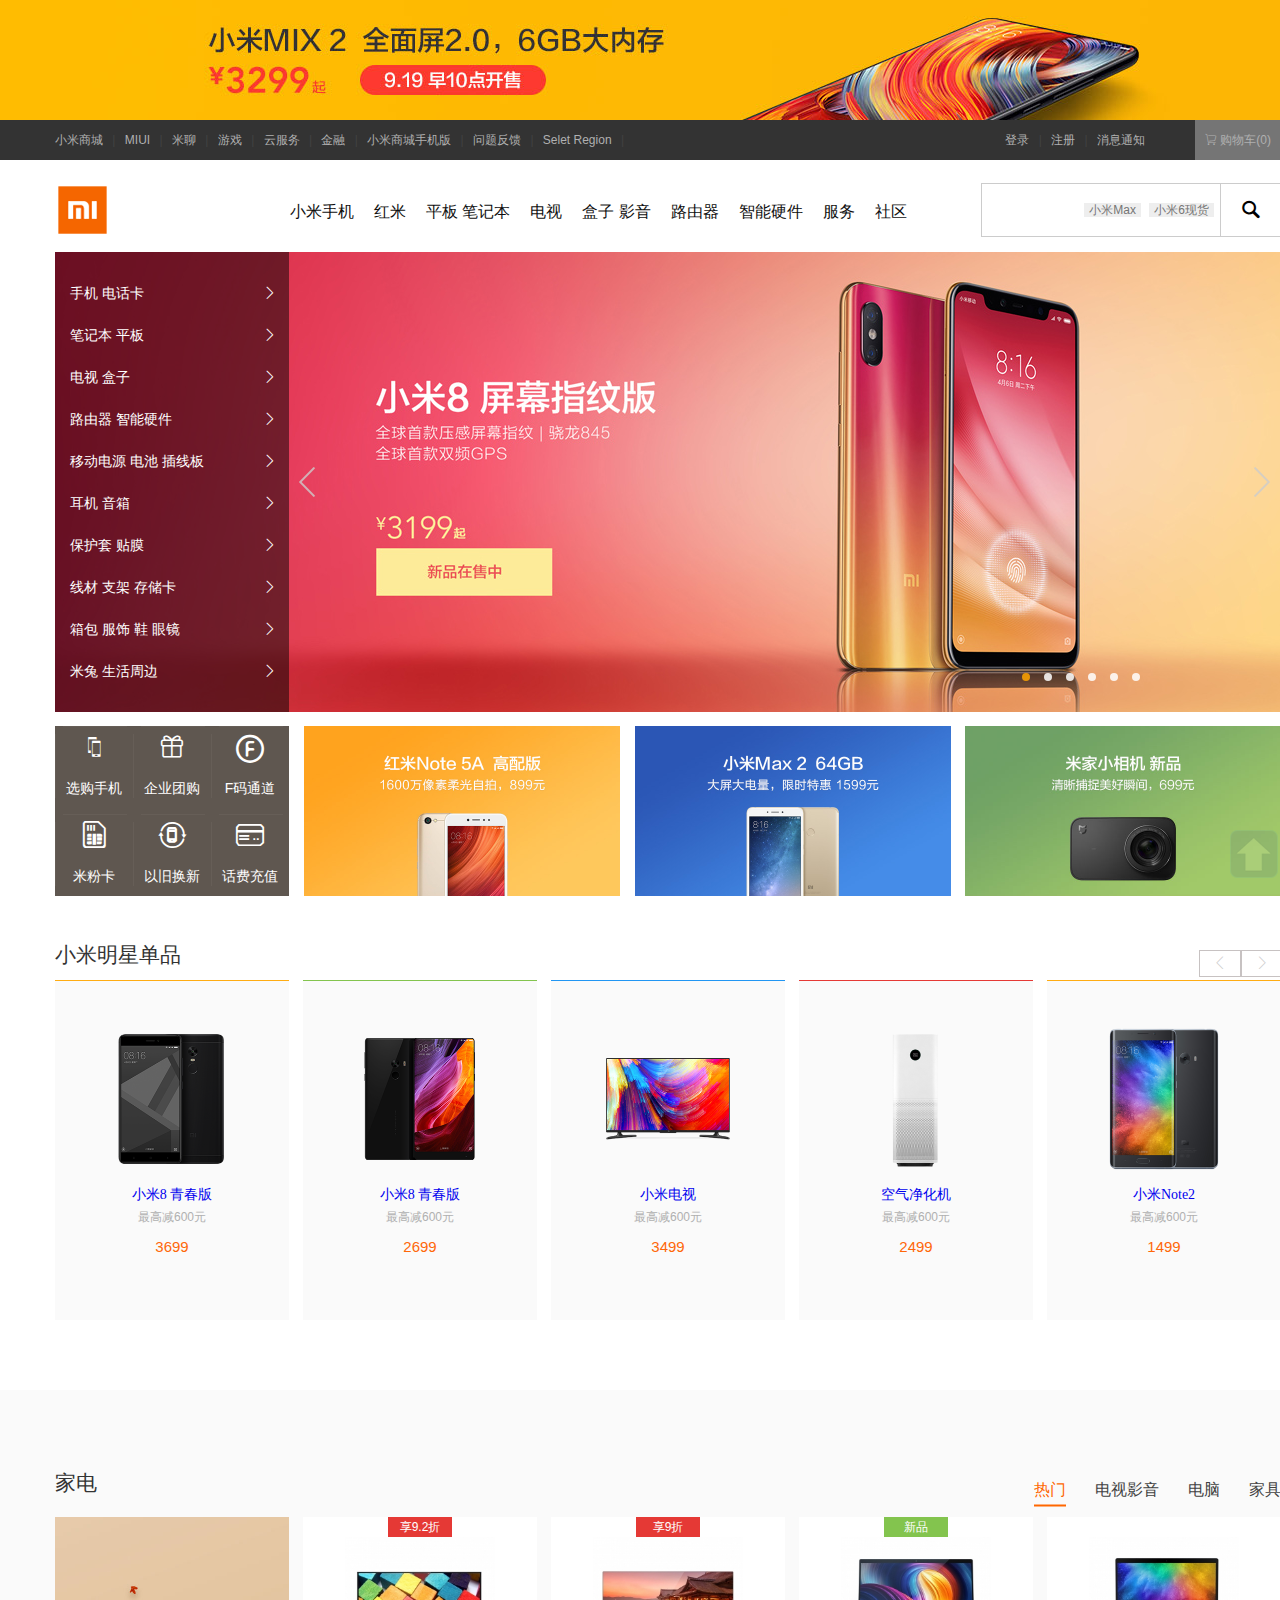
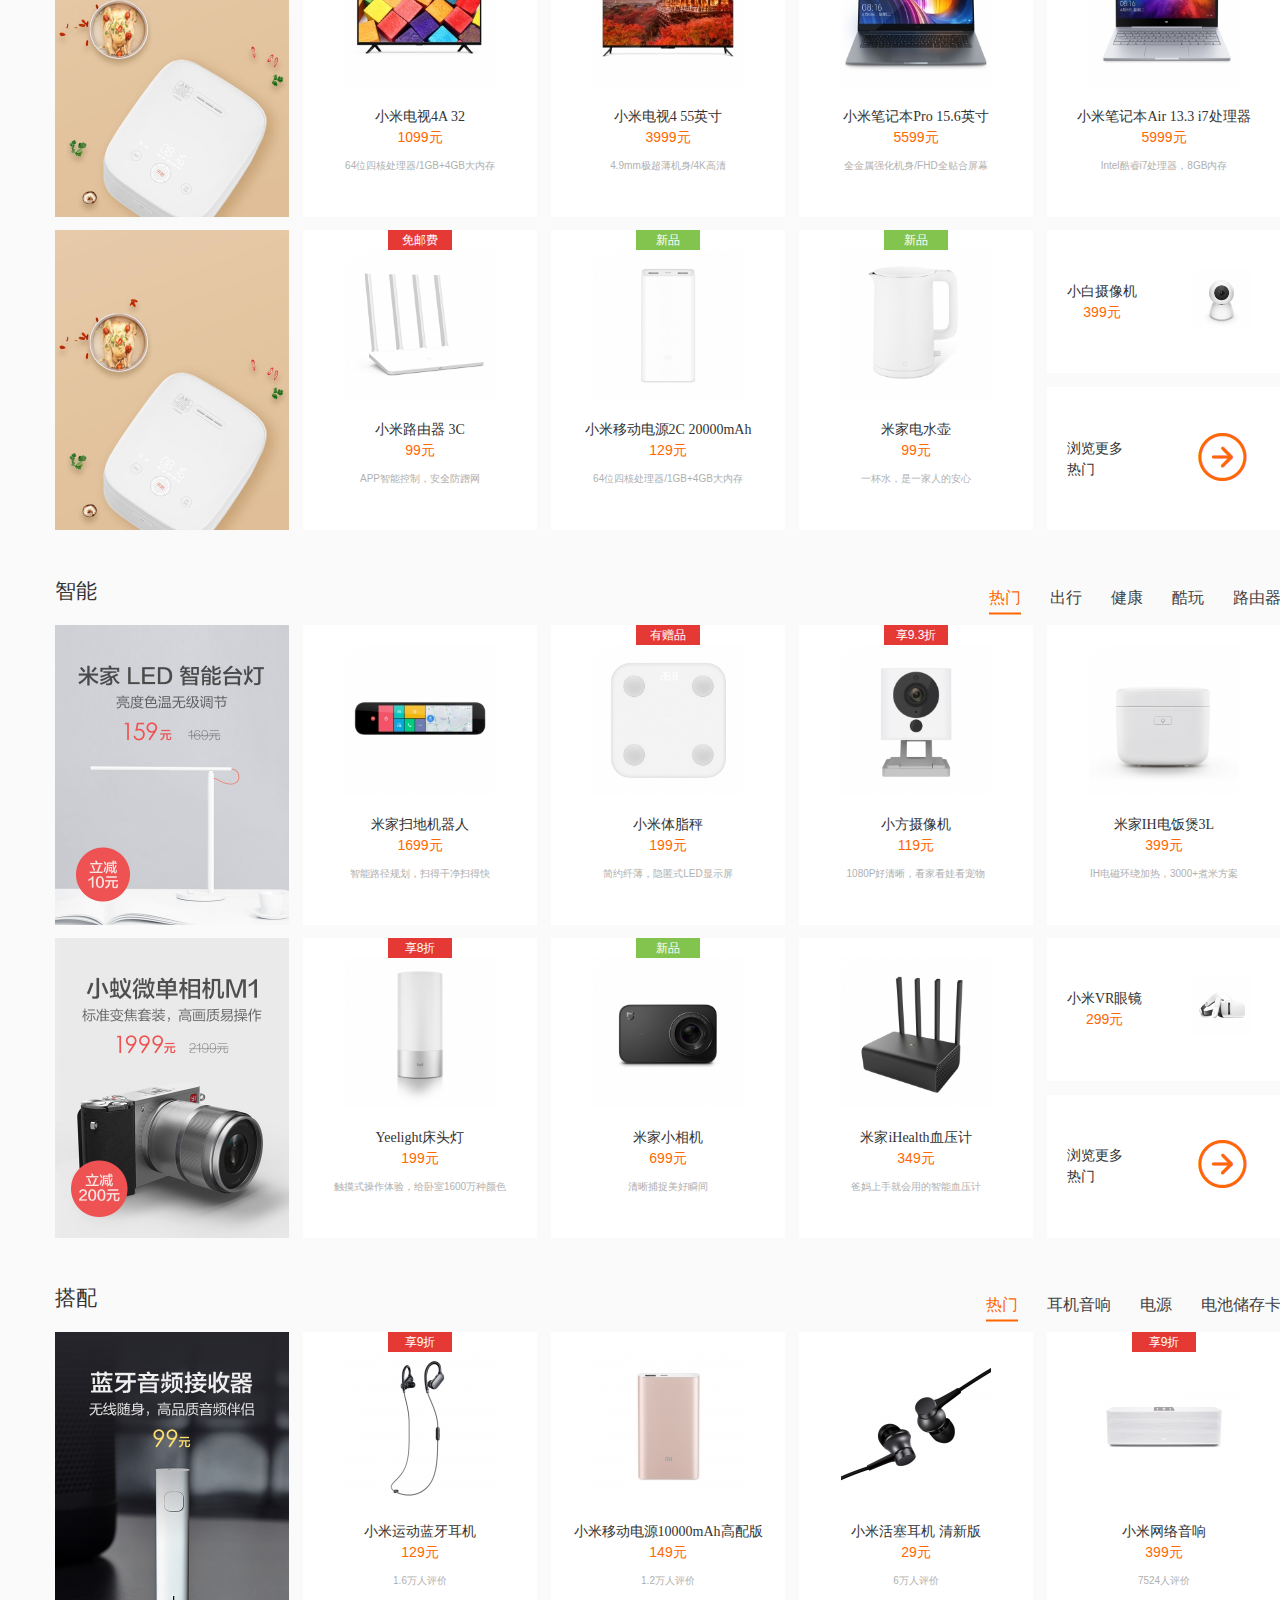
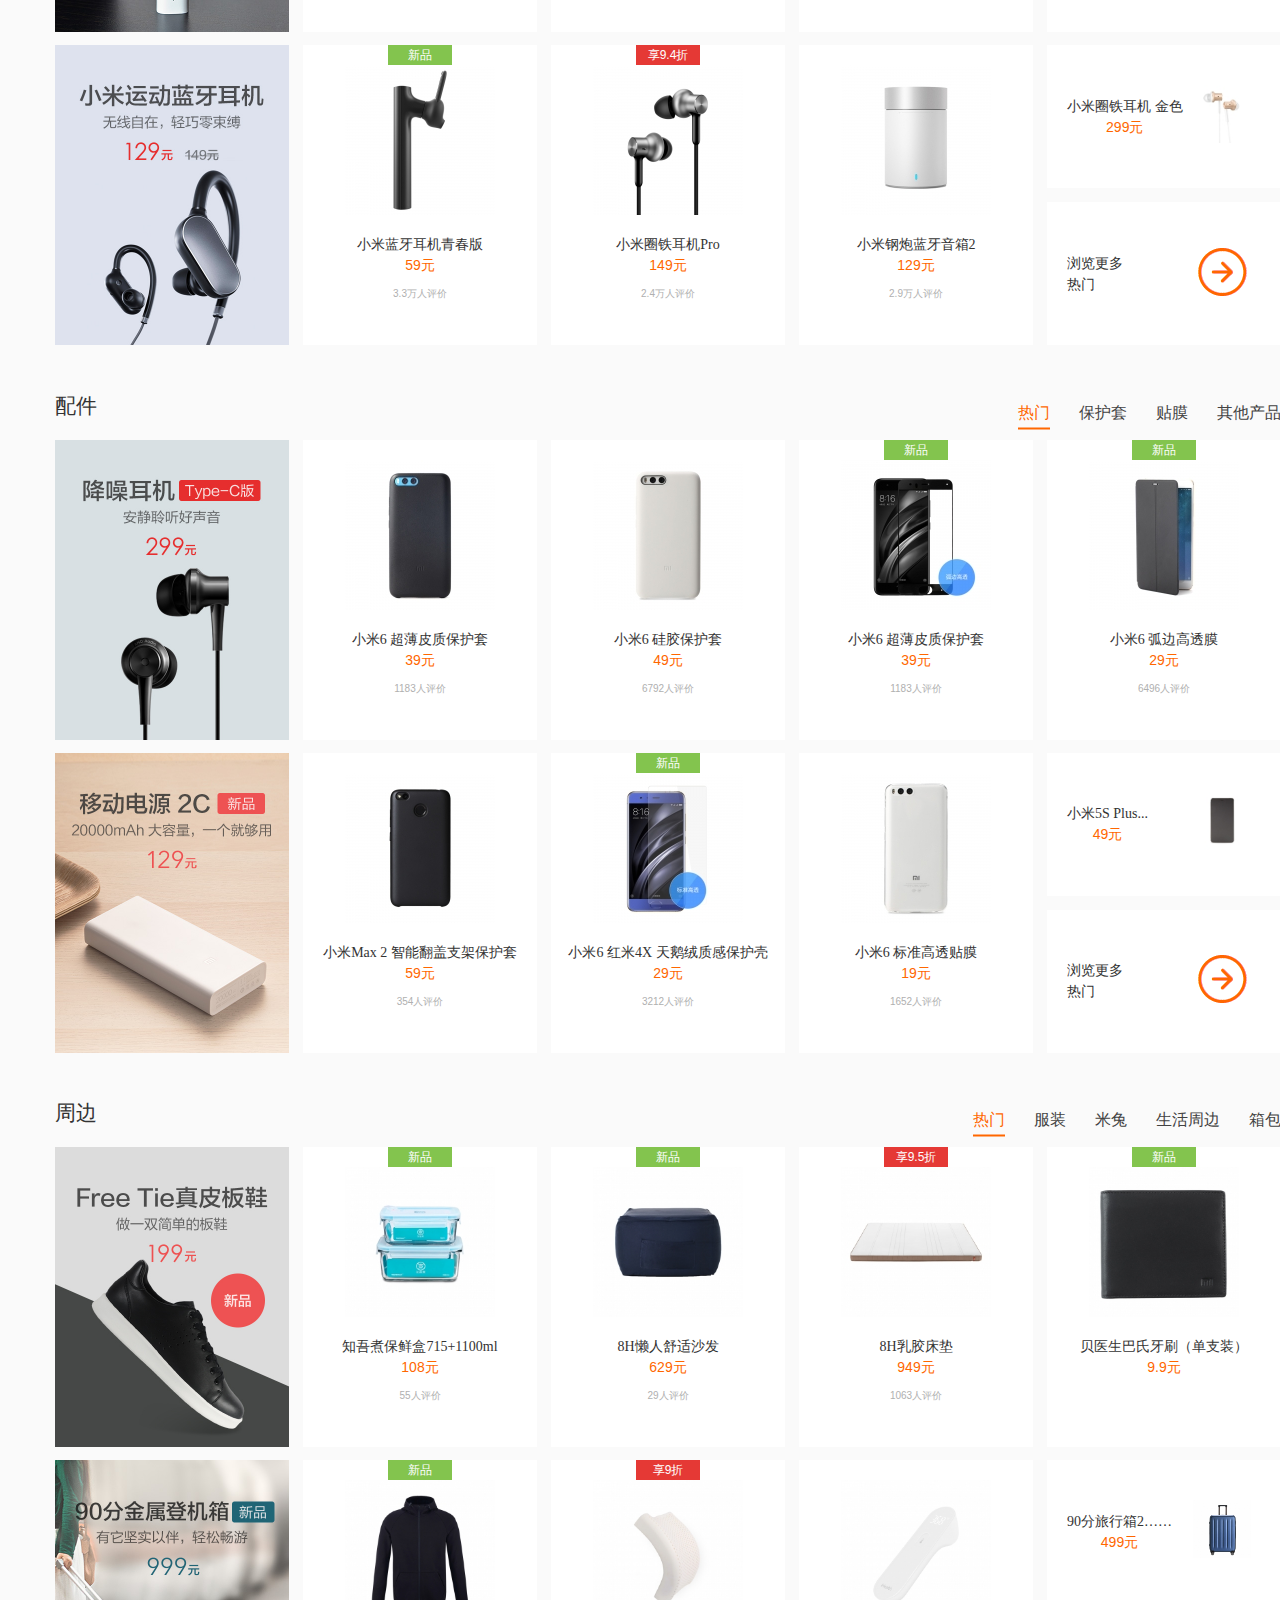
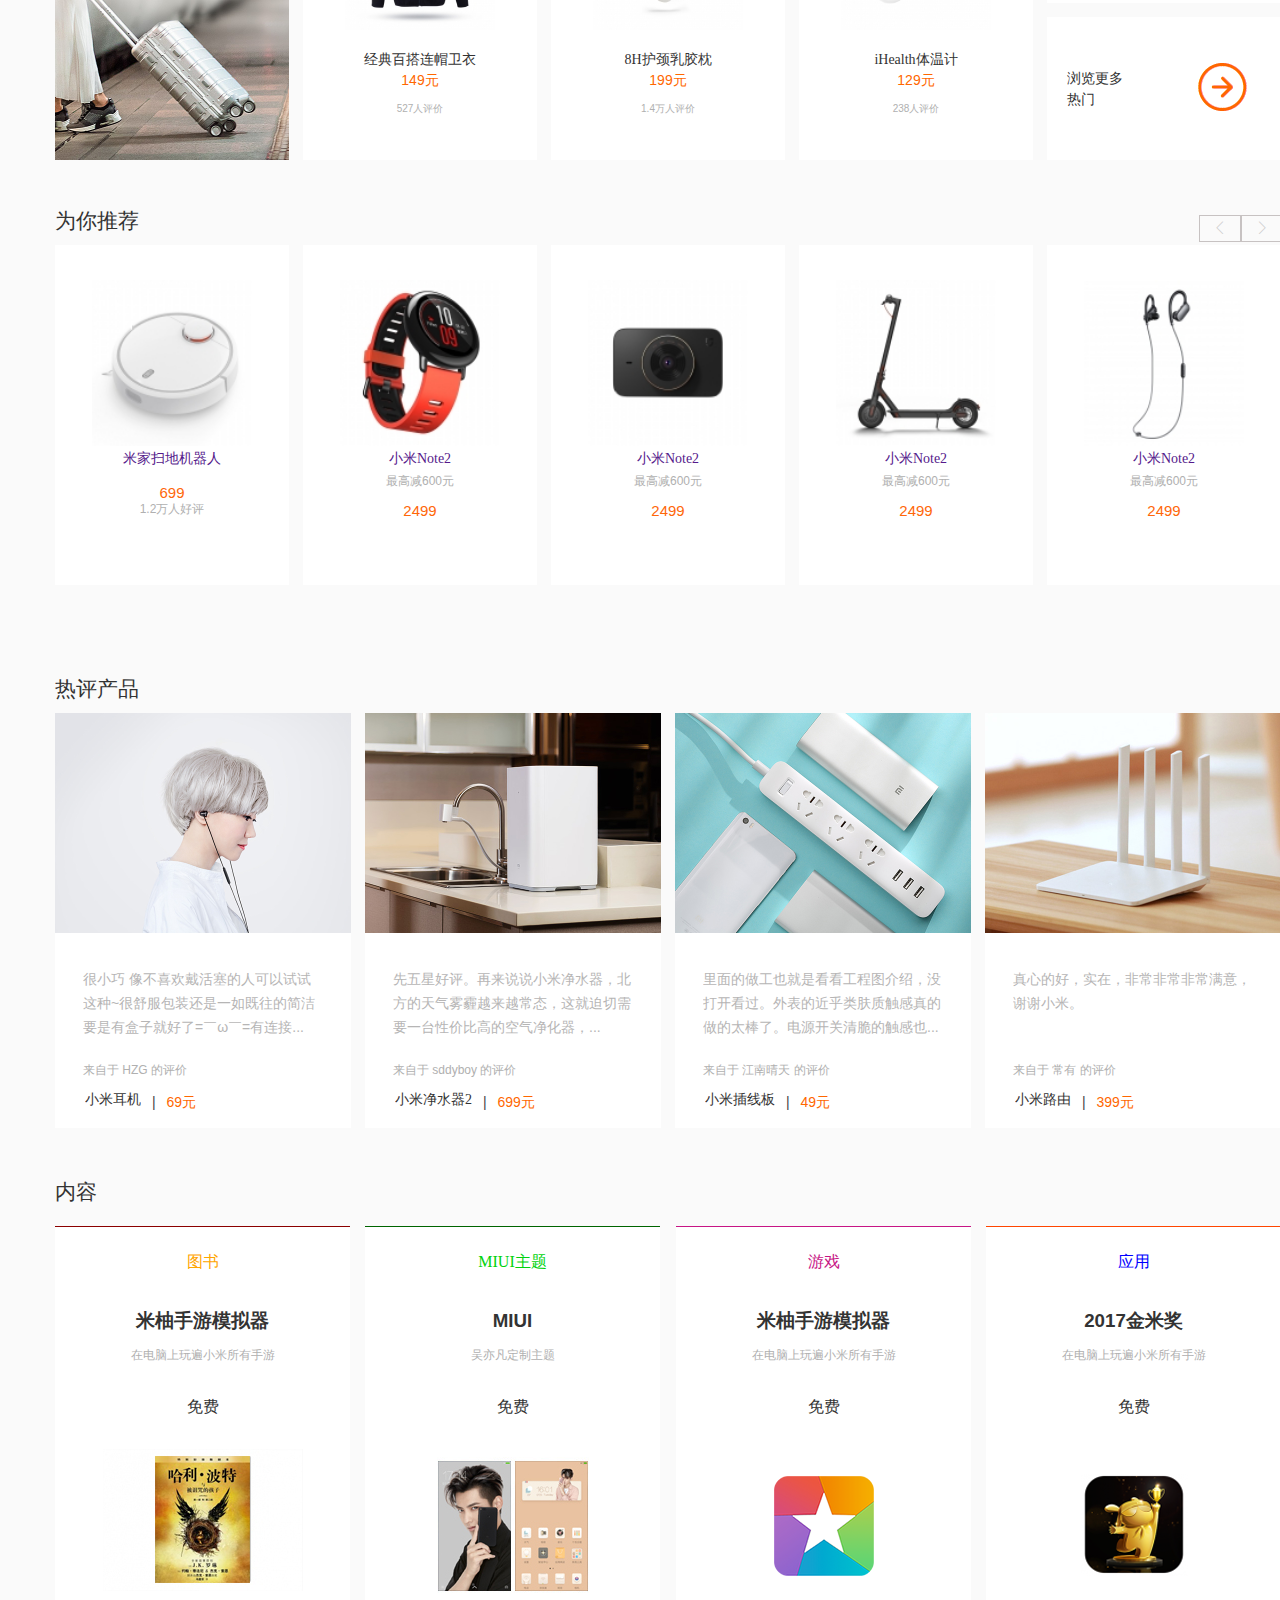
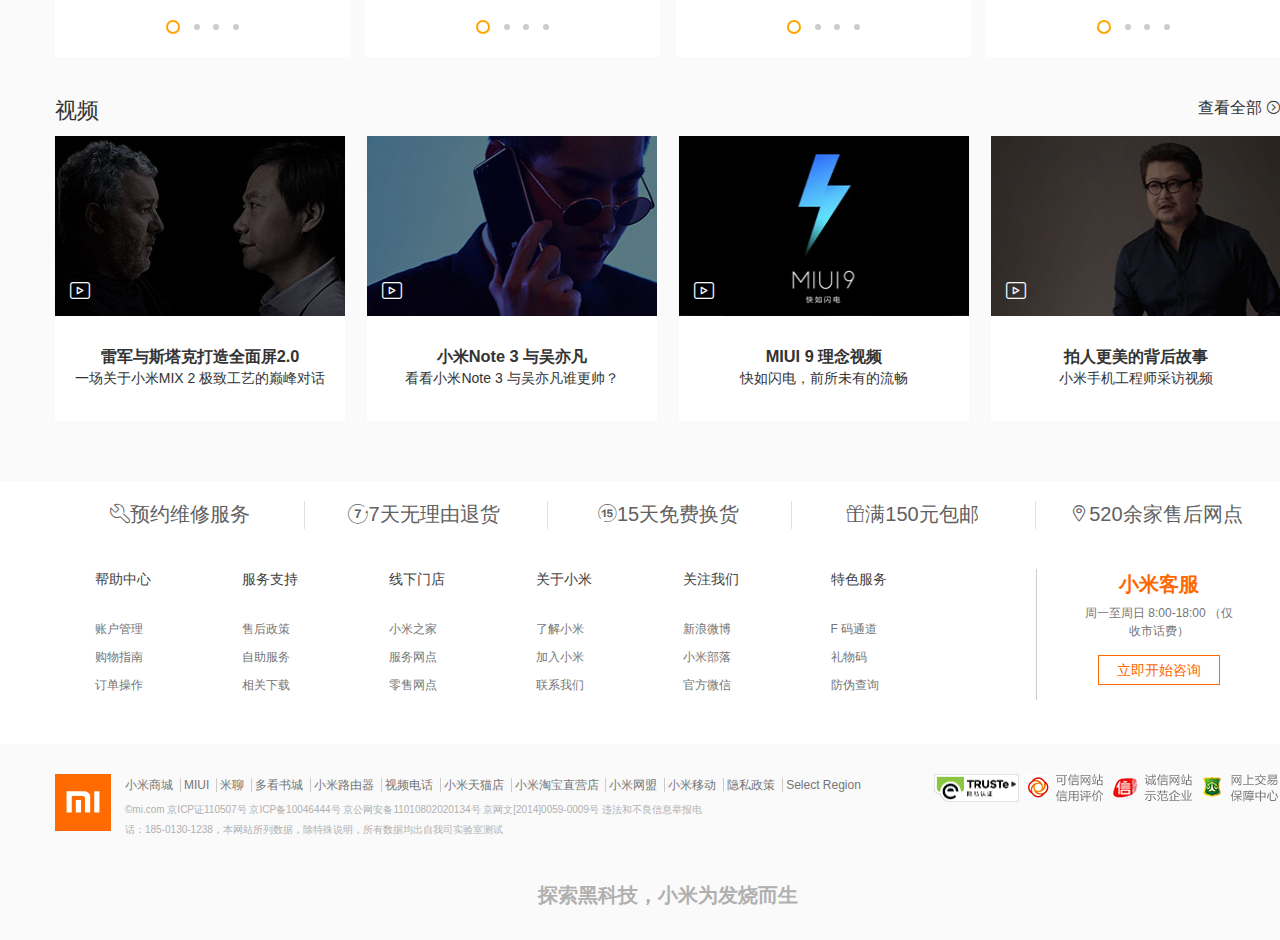
==== index.html @ 1b897bd5 "v3.7" ====
<!DOCTYPE html>
<html lang="en">

	<head>
		<meta http-equiv="X-UA-Compatible" content="IE=Edge" />
		<meta charset="UTF-8">
		<title>小米商城</title>
		<meta name="description" content="小米商城直营小米公司旗下所有产品，囊括小米手机系列小米Note 3、小米5X、小米MIX 2，红米手机系列红米4X、红米Note 5A，智能硬件，配件及小米生活周边，同时提供小米客户服务及售后支持。" />
		<meta name="keywords" content="小米,小米Note 3,小米6,小米MIX 2,小米商城" />
		<meta name="viewport" content="width=1226" />
		<meta name="viewport" content="width=device-width, initial-scale=1.0" />
		<link rel="icon" href="images/favicon.ico" type="image/x-icon">
		<link rel="stylesheet" href="css/public.css">
		<link rel="stylesheet" href="css/index.css">
	</head>

	<body>
		<!-- 顶部 -->
		<header class="top-header">
			<section class="site-bn-bar">
			</section>
			<section class="top-navbar">
				<section class="navbar-container">
					<div class="navbar">
						<a class="" href="#">小米商城</a>
						<span class="sep">|</span>
						<a href="#">MIUI</a>
						<span class="sep">|</span>
						<a href="#">米聊</a>
						<span class="sep">|</span>
						<a href="#">游戏</a>
						<span class="sep">|</span>
						<a href="#">云服务</a>
						<span class="sep">|</span>
						<a href="#">金融</a>
						<span class="sep">|</span>
						<a href="#">小米商城手机版</a>
						<span class="sep">|</span>
						<a href="#">问题反馈</a>
						<span class="sep">|</span>
						<a href="#">Selet Region</a>
						<span class="sep">|</span>
					</div>
					<div class="navbar-cart-user">
						<!--登陆、注册-->
						<div class="navbar-user">
							<a href="login.html">登录</a>
							<span class="sep">|</span>
							<a href="register.html" class="reg">注册</a>
							<span class="sep">|</span>
							<a href="#">消息通知</a>
						</div>
						<!--购物车-->
						<div class="navbar-cart">
							<a href="#">
								<i class="iconfont">&#xe63f;</i>
								<a href="car.html" class="carcount">购物车(0)</a>
							</a>

						</div>
					</div>
				</section>
			</section>
		</header>

		<!-- 中部 -->
		<section class="wraper">

			<!-- 头部 -->
			<header class="site-header">
				<div class="wraper">
					<!-- logo -->
					<div class="header-left  fl">
					</div>
					<!-- 导航栏 -->
					<ul class="header-middle fl">
						<li class="nav-item">
							<a href="#">小米手机</a>
							<div class="content">
								<ul class="contents-list">
									<li class="item">
										<a class="prod-img"><img src=""></a>
										<p class="name"></p>
										<span class="price"></span>
										<span class="flags"></span>
									</li>
									<li class="item">
										<a class="prod-img"><img src=""></a>
										<p class="name"></p>
										<span class="price"></span>
										<span class="flags"></span>
									</li>
									<li class="item">
										<a class="prod-img"><img src=""></a>
										<p class="name"></p>
										<span class="price"></span>

									</li>
									<li class="item">
										<a class="prod-img"><img src=""></a>
										<p class="name"></p>
										<span class="price"></span>
										<span class="flags"></span>
									</li>
									<li class="item">
										<a class="prod-img"><img src=""></a>
										<p class="name"></p>
										<span class="price"></span>
										<span class="flags"></span>
									</li>
									<li class="item">
										<a class="prod-img"><img src=""></a>
										<p class="name"></p>
										<span class="price"></span>
										<span class="flags"></span>
									</li>
								</ul>
							</div>
						</li>
						<li class="nav-item">
							<a href="#">红米</a>
							<div class="content">
								<ul class="contents-list">
									<li class="item">
										<a class="prod-img"><img src=""></a>
										<p class="name"></p>
										<span class="price"></span>
										<span class="flags"></span>
									</li>
									<li class="item">
										<a class="prod-img"><img src=""></a>
										<p class="name"></p>
										<span class="price"></span>
										<span class="flags"></span>
									</li>
									<li class="item">
										<a class="prod-img"><img src=""></a>
										<p class="name"></p>
										<span class="price"></span>
										<span class="flags"></span>
									</li>
									<li class="item">
										<a class="prod-img"><img src=""></a>
										<p class="name"></p>
										<span class="price"></span>
										<span class="flags"></span>
									</li>
								</ul>
							</div>
						</li>
						<li class="nav-item">
							<a href="#">平板 笔记本</a>
							<div class="content">
								<ul class="contents-list">
									<li class="item">
										<a class="prod-img"><img src=""></a>
										<p class="name"></p>
										<span class="price"></span>
										<span class="flags"></span>
									</li>
									<li class="item">
										<a class="prod-img"><img src=""></a>
										<p class="name"></p>
										<span class="price"></span>
									</li>
									<li class="item">
										<a class="prod-img"><img src=""></a>
										<p class="name"></p>
										<span class="price"></span>
										<span class="flags"></span>
									</li>
									<li class="item">
										<a class="prod-img"><img src=""></a>
										<p class="name"></p>
										<span class="price"></span>
										<span class="flags"></span>
									</li>
								</ul>
							</div>
						</li>
						<li class="nav-item">
							<a href="#">电视</a>
							<div class="content">
								<ul class="contents-list">
									<li class="item">
										<a class="prod-img"><img src=""></a>
										<p class="name"></p>
										<span class="price"></span>
										<span class="flags"></span>
									</li>
									<li class="item">
										<a class="prod-img"><img src=""></a>
										<p class="name"></p>
										<span class="price"></span>
										<span class="flags"></span>
									</li>
									<li class="item">
										<a class="prod-img"><img src=""></a>
										<p class="name"></p>
										<span class="price"></span>
										<span class="flags"></span>
									</li>
									<li class="item">
										<a class="prod-img"><img src=""></a>
										<p class="name"></p>
										<span class="price"></span>
										<span class="flags"></span>
									</li>
									<li class="item">
										<a class="prod-img"><img src=""></a>
										<p class="name"></p>
										<span class="price"></span>
										<span class="flags"></span>
									</li>
									<li class="item">
										<a class="prod-img"><img src=""></a>
										<p class="name"></p>
										<span class="price"></span>
										<span class="flags"></span>
									</li>
								</ul>
							</div>
						</li>
						<li class="nav-item">
							<a href="#">盒子 影音</a>
							<div class="content">
								<ul class="contents-list">
									<li class="item">
										<a class="prod-img"><img src=""></a>
										<p class="name"></p>
										<span class="price"></span>
										<span class="flags"></span>
									</li>
									<li class="item">
										<a class="prod-img"><img src=""></a>
										<p class="name"></p>
										<span class="price"></span>
										<span class="flags"></span>
									</li>
									<li class="item">
										<a class="prod-img"><img src=""></a>
										<p class="name"></p>
										<span class="price"></span>
										<span class="flags"></span>
									</li>
									<li class="item">
										<a class="prod-img"><img src=""></a>
										<p class="name"></p>
										<span class="price"></span>
										<span class="flags"></span>
									</li>
									<li class="item">
										<a class="prod-img"><img src=""></a>
										<p class="name"></p>
										<span class="price"></span>
										<span class="flags"></span>
									</li>
								</ul>
							</div>
						</li>
						<li class="nav-item">
							<a href="#">路由器</a>
							<div class="content">
								<ul class="contents-list">
									<li class="item">
										<a class="prod-img"><img src=""></a>
										<p class="name"></p>
										<span class="price"></span>
										<span class="flags"></span>
									</li>
									<li class="item">
										<a class="prod-img"><img src=""></a>
										<p class="name"></p>
										<span class="price"></span>
										<span class="flags"></span>
									</li>
									<li class="item">
										<a class="prod-img"><img src=""></a>
										<p class="name"></p>
										<span class="price"></span>
										<span class="flags"></span>
									</li>
									<li class="item">
										<a class="prod-img"><img src=""></a>
										<p class="name"></p>
										<span class="price"></span>
										<span class="flags"></span>
									</li>
									<li class="item">
										<a class="prod-img"><img src=""></a>
										<p class="name"></p>
										<span class="price"></span>
										<span class="flags">新品</span>
									</li>
									<li class="item">
										<a class="prod-img"><img src=""></a>
										<p class="name"></p>
										<span class="price"></span>
										<span class="flags">新品</span>
									</li>
								</ul>
							</div>
						</li>
						<li class="nav-item">
							<a href="#">智能硬件</a>
							<div class="content">
								<ul class="contents-list">
									<li class="item">
										<a class="prod-img"><img src=""></a>
										<p class="name"></p>
										<span class="price"></span>
										<span class="flags"></span>
									</li>
									<li class="item">
										<a class="prod-img"><img src=""></a>
										<p class="name"></p>
										<span class="price"></span>
										<span class="flags"></span>
									</li>
									<li class="item">
										<a class="prod-img"><img src=""></a>
										<p class="name"></p>
										<span class="price"></span>
									</li>

								</ul>
							</div>
						</li>
						<li class="nav-item">
							<a href="#">服务</a>
						</li>
						<li class="nav-item">
							<a href="#">社区</a>
						</li>
					</ul>
					<!-- search -->
					<div class="header-right  fl">
						<input class="search" type="text" name="search" onfocus="javascript:this.value=''">
						<button class="btn" id="btn"><i class="iconfont">&#xe640;</i></button>
						<div class="search-hot-words">
							<a href="">小米Max</a>
							<a href="">小米6现货</a>
						</div>
						<ul>
							<li><span class="name">mix2</span><span>约有5件</span></li>
							<li><span class="name">小米电视</span><span>约有7件</span></li>
							<li><span class="name">红米4</span><span>约有1件</span></li>
							<li><span class="name">小米电脑</span><span>约有3件</span></li>
							<li><span class="name">小米充电宝</span><span>约有3件</span></li>
							<li><span class="name">小米手环</span><span>约有6件</span></li>
							<li><span class="name">小米NOTE3</span><span>约有19件</span></li>
							<li><span class="name">红米Note2</span><span>约有7件</span></li>
							<li><span class="name">小米四</span><span>约有8件</span></li>
						</ul>
					</div>
				</div>
			</header>

			<!-- banner轮播开始 -->
			<section class="banner">
				<ul class="imgs-box">
					<li><img src="images/xmad_15375484702231_Zobxf.jpg" alt=""></li>
					<li><img src="images/xmad_14939067610469_cbqTe.jpg" alt=""></li>
					<li><img src="images/xmad_15052198121545_TBdgt.jpg" alt=""></li>
					<li><img src="images/xmad_15057916296159_nUYKy.jpg" alt=""></li>
					<li><img src="images/xmad_15374935198836_MsbQK.jpg" alt=""></li>
					<li><img src="images/xmad_15382887792955_LAHtM.jpg" alt=""></li>
				</ul>
				<ul class="idots-box">
					<li class="idot-item active"></li>
					<li class="idot-item"></li>
					<li class="idot-item"></li>
					<li class="idot-item"></li>
					<li class="idot-item"></li>
					<li class="idot-item"></li>
				</ul>
				<div class="btns">
					<span class="btn prev"></span>
					<span class="btn next"></span>
				</div>
				<aside class="category fl">
					<ul class="category-list">
						<li class="category-item">
							<a href="#"></a><i class="iconfont">&#xf0343;</i>
							<div class="container">
								<ul class="goods-list">
									<li class="goods-item clearfix">
										<img src="" alt="">
										<p class="">小米Note2</p>
										<a class="goods-name" href="#"></a>
									</li>
									<li class="goods-item clearfix">
										<img src="" alt="">
										<p class=""></p>
										<a class="goods-name" href="#"></a>
									</li>
									<li class="goods-item clearfix">
										<img src="" alt="">
										<p></p>
										<a class="goods-name" href="#"></a>
									</li>
									<li class="goods-item clearfix">
										<img src="" alt="">
										<p class=""></p>
										<a class="goods-name" href="#"></a>
									</li>
									<li class="goods-item clearfix">
										<img src="" alt="">
										<p class=""></p>
										<a class="goods-name" href="#"></a>
									</li>
									<li class="goods-item clearfix">
										<img src="" alt="">
										<p class=""></p>
										<a class="goods-name" href="#"></a>
									</li>
									<li class="goods-item clearfix">
										<img src="" alt="">
										<p class=""></p>
										<a class="goods-name" href="#"></a>
									</li>
									<li class="goods-item clearfix">
										<img src="" alt="">
										<p class=""></p>
										<a class="goods-name" href="#"></a>
									</li>
									<li class="goods-item clearfix">
										<img src="" alt="">
										<p class=""></p>
										<a class="goods-name" href="#"></a>
									</li>
									<li class="goods-item clearfix">
										<img src="" alt="">
										<p class=""></p>
										<a class="goods-name" href="#"></a>
									</li>
									<li class="goods-item clearfix">
										<img src="" alt="">
										<p class=""></p>
										<a class="goods-name" href="#"></a>
									</li>
									<li class="goods-item clearfix">
										<img src="" alt="">
										<p class=""></p>
										<a class="goods-name" href="#"></a>
									</li>
									<li class="goods-item clearfix">
										<img src="" alt="">
										<p class=""></p>
										<a class="goods-name" href="#"></a>
									</li>
									<li class="goods-item clearfix">
										<img src="" alt="">
										<p class=""></p>
										<a class="goods-name" href="#"></a>
									</li>
									<li class="goods-item clearfix">
										<img src="" alt="">
										<p class=""></p>
										<a class="goods-name" href="#"></a>
									</li>

								</ul>
							</div>
						</li>
						<li class="category-item">
							<a href="#"></a><i class="iconfont">&#xf0343;</i>
							<div class="container">
								<ul class="goods-list">
									<li class="goods-item clearfix">
										<img src="" alt="">
										<p class=""></p>
										<a class="goods-name" href="#"></a>
									</li>
									<li class="goods-item clearfix">
										<img src="" alt="">
										<p class=""></p>
										<a class="goods-name" href="#"></a>
									</li>
									<li class="goods-item clearfix">
										<img src="" alt="">
										<p class=""></p>
										<a class="goods-name" href="#"></a>
									</li>
									<li class="goods-item clearfix">
										<img src="" alt="">
										<p class=""></p>
										<a class="goods-name" href="#"></a>
									</li>
									<li class="goods-item clearfix">
										<img src="" alt="">
										<p class=""></p>
										<a class="goods-name" href="#"></a>
									</li>
									<li class="goods-item clearfix">
										<img src="" alt="">
										<p class=""></p>
										<a class="goods-name" href="#"></a>
									</li>
									<li class="goods-item clearfix">
										<img src="" alt="">
										<p class=""></p>
										<a class="goods-name" href="#"></a>
									</li>
								</ul>
							</div>
						</li>
						<li class="category-item">
							<a href="#"></a><i class="iconfont">&#xf0343;</i>
						</li>

						<li class="category-item">
							<a href="#"></a><i class="iconfont">&#xf0343;</i>
						</li>
						<li class="category-item">
							<a href="#"></a><i class="iconfont">&#xf0343;</i>
						</li>
						<li class="category-item">
							<a href="#"></a><i class="iconfont">&#xf0343;</i>
						</li>
						<li class="category-item">
							<a href="#"></a><i class="iconfont">&#xf0343;</i>
						</li>
						<li class="category-item">
							<a href="#"></a><i class="iconfont">&#xf0343;</i>
						</li>
						<li class="category-item">
							<a href="#"></a><i class="iconfont">&#xf0343;</i>
						</li>
						<li class="category-item">
							<a href="#"></a><i class="iconfont">&#xf0343;</i>
						</li>
					</ul>
				</aside>
			</section>

			<!-- banner下方物品展示-->
			<section class="home-hero-sub">
				<div class="span1">
					<a class="span1-item" href=""><i class="iconfont">&#xe601;</i>选购手机</a>
					<a class="span1-item" href=""><i class="iconfont">&#xf01da;</i>企业团购</a>
					<a class="span1-item" href=""><i class="iconfont">&#xe60e;</i>F码通道</a>
					<a class="span1-item" href=""><i class="iconfont">&#xe60f;</i>米粉卡 </a>
					<a class="span1-item" href=""><i class="iconfont">&#xe610;</i>以旧换新</a>
					<a class="span1-item" href=""><i class="iconfont">&#xe611;</i>话费充值</a>

				</div>
				<div class="span2">
					<a href="phone.html"><img src="images/xmad_15050473167628_KRHLD.jpg"></a>
					<a href="phone.html"><img src="images/xmad_15050456697584_ykvzc.jpg"></a>
					<a href="phone.html"><img src="images/xmad_15042746359872_BDhfU.jpg"></a>
				</div>
			</section>

			<!-- 小米明星单品 -->
			<section class="home-star-goods">
				<div class="header-box">
					<h2>小米明星单品</h2>
					<div class="xm-controls">
						<a class="xm-controls-left"><i class="iconfont">&#xe660;</i></a>
						<a class="xm-controls-right"><i class="iconfont">&#xe65f;</i></a>
					</div>
				</div>
				<!-- 小米单品展示轮播 -->
				<div class="xm-carousel-wrapper">
					<ul class="xm-carousel-list">
						<li class="rainbow-item">
							<a class="thumb exposure" href="phone.html"><img src="images/xmad_1489401341687_vUojl.png"></a>
							<h3 class="title"><a href="phone.html">小米8 青春版</a></h3>
							<p class="desc">最高减600元</p>
							<p class="price">3699</p>
						</li>

						<li class="rainbow-item">
							<a class="thumb exposure" href="phone.html"><img src="images/xmad_14926862610682_UhkfS.png"></a>
							<h3 class="title"><a href="phone.html">小米8 青春版</a></h3>
							<p class="desc">最高减600元</p>
							<p class="price">2699</p>
						</li>

						<li class="rainbow-item">
							<a class="thumb exposure" href="phone.html"><img src="images/xmad_14938805670516_eryYQ.png"></a>
							<h3 class="title"><a href="phone.html">小米电视</a></h3>
							<p class="desc">最高减600元</p>
							<p class="price">3499</p>
						</li>
						<li class="rainbow-item">
							<a class="thumb exposure" href="phone.html"><img src="images/xmad_14972549116226_tZpod.png"></a>
							<h3 class="title"><a href="phone.html">空气净化机</a></h3>
							<p class="desc">最高减600元</p>
							<p class="price">2499</p>
						</li>

						<li class="rainbow-item">
							<a class="thumb exposure" href="phone.html"><img src="images/xmad_15030636132779_UImNJ.png"></a>
							<h3 class="title"><a href="phone.html">小米Note2</a></h3>
							<p class="desc">最高减600元</p>
							<p class="price">1499</p>
						</li>
						<li class="rainbow-item">
							<a class="thumb exposure" href="phone.html"><img src="images/xmad_15023585612783_DIKjh.png"></a>
							<h3 class="title"><a href="phone.html">小米Note2</a></h3>
							<p class="desc">最高减600元</p>
							<p class="price">2499</p>
						</li>
						<li class="rainbow-item">
							<a class="thumb exposure" href="phone.html"><img src="images/xmad_15030636132779_UImNJ.png"></a>
							<h3 class="title"><a href="phone.html">小米Note2</a></h3>
							<p class="desc">最高减600元</p>
							<p class="price">2499</p>
						</li>
						<li class="rainbow-item">
							<a class="thumb exposure" href="phone.html"><img src="images/6ef55907-bbed-49be-a2bb-be0821b5f7b8.png"></a>
							<h3 class="title"><a href="phone.html">小米Note2</a></h3>
							<p class="desc">最高减600元</p>
							<p class="price">2499</p>
						</li>
						<li class="rainbow-item">
							<a class="thumb exposure" href="phone.html"><img src="images/T1ZYC_BjWv1RXrhCrK.jpg"></a>
							<h3 class="title"><a href="phone.html">小米Note2</a></h3>
							<p class="desc">最高减600元</p>
							<p class="price">2499</p>
						</li>
						<li class="rainbow-item">
							<a class="thumb exposure" href="phone.html"><img src="images/xmad_14972549116226_tZpod.png"></a>
							<h3 class="title"><a href="phone.html">小米Note2</a></h3>
							<p class="desc">最高减600元</p>
							<p class="price">2499</p>
						</li>
					</ul>
				</div>
			</section>

			<div class="sidebar">
				<ul>
					<li><i class="iconfont">&#58894;</i>
						<p>个人中心</p>
					</li>
					<li>
						<a href="phone.html"><i class="iconfont">&#58887;</i>
							<p>购物中心</p>
						</a>
					</li>
					<li>
						<a href="car.html"><i class="iconfont">&#58943;</i><span class="car_num">1</span>
							<p>购物车</p>
						</a>
					</li>
				</ul>

			</div>

			<!--家电 智能 搭配.....-->
			<section class="main-wrap">
				<!--家电-->
				<section class="electrical">
					<nav class="main-wrap-nav">
						<h2 class="title">家电</h2>
						<ul class="menu-list">
							<li class="tab-active">热门</li>
							<li>电视影音</li>
							<li>电脑</li>
							<li>家具</li>
						</ul>
					</nav>
					<ul class="box-list">
						<li class="box-item"></li>
						<li class="box-item">
							<div class="img"></div>
							<h3 class="title"></h3>
							<p class="price"></p>
							<p class="appraise"></p>
							<span class="tips"></span>
							<div class="slider">
								<div class="slider-appraise-des"></div>
								<div class="slider-appraise-from"></div>
							</div>
						</li>
						<li class="box-item">
							<div class="img"></div>
							<h3 class="title"></h3>
							<p class="price"></p>
							<p class="appraise"></p>
							<span class="tips"></span>
							<div class="slider">
								<div class="slider-appraise-des"></div>
								<div class="slider-appraise-from"></div>
							</div>

						</li>
						<li class="box-item">
							<div class="img"></div>
							<h3 class="title"></h3>
							<p class="price"></p>
							<p class="appraise"></p>
							<span class="tips"></span>
							<div class="slider">
								<div class="slider-appraise-des"></div>
								<div class="slider-appraise-from"></div>
							</div>
						</li>
						<li class="box-item">
							<div class="img"></div>
							<h3 class="title"></h3>
							<p class="price"></p>
							<p class="appraise"></p>
							<span class="tips"></span>
							<div class="slider">
								<div class="slider-appraise-des"></div>
								<div class="slider-appraise-from"></div>
							</div>
						</li>
						<li class="box-item"></li>
						<li class="box-item">
							<div class="img"></div>
							<h3 class="title"></h3>
							<p class="price"></p>
							<p class="appraise"></p>
							<span class="tips"></span>
							<div class="slider">
								<div class="slider-appraise-des"></div>
								<div class="slider-appraise-from"></div>
							</div>
						</li>
						<li class="box-item">
							<div class="img"></div>
							<h3 class="title"></h3>
							<p class="price"></p>
							<p class="appraise"></p>
							<span class="tips"></span>
							<div class="slider">
								<div class="slider-appraise-des"></div>
								<div class="slider-appraise-from"></div>
							</div>
						</li>
						<li class="box-item">
							<div class="img"></div>
							<h3 class="title"></h3>
							<p class="price"></p>
							<p class="appraise"></p>
							<span class="tips"></span>
							<div class="slider">
								<div class="slider-appraise-des"></div>
								<div class="slider-appraise-from"></div>
							</div>
						</li>
						<li class="box-item  last">
							<ul class="">
								<li class="top clearFloat">
									<div class="top-item fl">
										<h3 class="title"></h3>
										<p class="price"></p>
									</div>
									<div class="top-item fr">
										<img src="" alt="">
									</div>
								</li>
								<li class="bottom clearFloat">
									<div class="top-item fl">
										<h3 class="title">浏览更多</h3>
										<p class="des"></p>
									</div>
									<div class="top-item fr">
										<img src="images/i_arrow.png" alt="">
									</div>
								</li>
							</ul>
						</li>
					</ul>
				</section>
				<!--智能-->
				<section class="intelligent">
					<nav class="main-wrap-nav">
						<h2 class="title">智能</h2>
						<ul class="menu-list">
							<li class="tab-active">热门</li>
							<li>出行</li>
							<li>健康</li>
							<li>酷玩</li>
							<li>路由器</li>
						</ul>
					</nav>
					<ul class="box-list">
						<li class="box-item"></li>
						<li class="box-item">
							<div class="img"></div>
							<h3 class="title"></h3>
							<p class="price"></p>
							<p class="appraise"></p>
							<span class="tips"></span>
							<div class="slider">
								<div class="slider-appraise-des"></div>
								<div class="slider-appraise-from"></div>
							</div>
						</li>
						<li class="box-item">
							<div class="img"></div>
							<h3 class="title"></h3>
							<p class="price"></p>
							<p class="appraise"></p>
							<span class="tips"></span>
							<div class="slider">
								<div class="slider-appraise-des"></div>
								<div class="slider-appraise-from"></div>
							</div>

						</li>
						<li class="box-item">
							<div class="img"></div>
							<h3 class="title"></h3>
							<p class="price"></p>
							<p class="appraise"></p>
							<span class="tips"></span>
							<div class="slider">
								<div class="slider-appraise-des"></div>
								<div class="slider-appraise-from"></div>
							</div>
						</li>
						<li class="box-item">
							<div class="img"></div>
							<h3 class="title"></h3>
							<p class="price"></p>
							<p class="appraise"></p>
							<span class="tips"></span>
							<div class="slider">
								<div class="slider-appraise-des"></div>
								<div class="slider-appraise-from"></div>
							</div>
						</li>
						<li class="box-item"></li>
						<li class="box-item">
							<div class="img"></div>
							<h3 class="title"></h3>
							<p class="price"></p>
							<p class="appraise"></p>
							<span class="tips"></span>
							<div class="slider">
								<div class="slider-appraise-des"></div>
								<div class="slider-appraise-from"></div>
							</div>
						</li>
						<li class="box-item">
							<div class="img"></div>
							<h3 class="title"></h3>
							<p class="price"></p>
							<p class="appraise"></p>
							<span class="tips"></span>
							<div class="slider">
								<div class="slider-appraise-des"></div>
								<div class="slider-appraise-from"></div>
							</div>
						</li>
						<li class="box-item">
							<div class="img"></div>
							<h3 class="title"></h3>
							<p class="price"></p>
							<p class="appraise"></p>
							<span class="tips"></span>
							<div class="slider">
								<div class="slider-appraise-des"></div>
								<div class="slider-appraise-from"></div>
							</div>
						</li>
						<li class="box-item  last">
							<ul class="">
								<li class="top clearFloat">
									<div class="top-item fl">
										<h3 class="title"></h3>
										<p class="price"></p>
									</div>
									<div class="top-item fr">
										<img src="" alt="">
									</div>
								</li>
								<li class="bottom clearFloat">
									<div class="top-item fl">
										<h3 class="title">浏览更多</h3>
										<p class="des"></p>
									</div>
									<div class="top-item fr">
										<img src="images/i_arrow.png" alt="">
									</div>
								</li>
							</ul>
						</li>
					</ul>
				</section>
				<!--搭配-->
				<section class="match">
					<nav class="main-wrap-nav">
						<h2 class="title">搭配</h2>
						<ul class="menu-list">
							<li class="tab-active">热门</li>
							<li>耳机音响</li>
							<li>电源</li>
							<li>电池储存卡</li>
						</ul>
					</nav>
					<ul class="box-list">
						<li class="box-item"></li>
						<li class="box-item">
							<div class="img"></div>
							<h3 class="title"></h3>
							<p class="price"></p>
							<p class="appraise"></p>
							<span class="tips"></span>
							<div class="slider">
								<div class="slider-appraise-des"></div>
								<div class="slider-appraise-from"></div>
							</div>
						</li>
						<li class="box-item">
							<div class="img"></div>
							<h3 class="title"></h3>
							<p class="price"></p>
							<p class="appraise"></p>
							<span class="tips"></span>
							<div class="slider">
								<div class="slider-appraise-des"></div>
								<div class="slider-appraise-from"></div>
							</div>

						</li>
						<li class="box-item">
							<div class="img"></div>
							<h3 class="title"></h3>
							<p class="price"></p>
							<p class="appraise"></p>
							<span class="tips"></span>
							<div class="slider">
								<div class="slider-appraise-des"></div>
								<div class="slider-appraise-from"></div>
							</div>
						</li>
						<li class="box-item">
							<div class="img"></div>
							<h3 class="title"></h3>
							<p class="price"></p>
							<p class="appraise"></p>
							<span class="tips"></span>
							<div class="slider">
								<div class="slider-appraise-des"></div>
								<div class="slider-appraise-from"></div>
							</div>
						</li>
						<li class="box-item"></li>
						<li class="box-item">
							<div class="img"></div>
							<h3 class="title"></h3>
							<p class="price"></p>
							<p class="appraise"></p>
							<span class="tips"></span>
							<div class="slider">
								<div class="slider-appraise-des"></div>
								<div class="slider-appraise-from"></div>
							</div>
						</li>
						<li class="box-item">
							<div class="img"></div>
							<h3 class="title"></h3>
							<p class="price"></p>
							<p class="appraise"></p>
							<span class="tips"></span>
							<div class="slider">
								<div class="slider-appraise-des"></div>
								<div class="slider-appraise-from"></div>
							</div>
						</li>
						<li class="box-item">
							<div class="img"></div>
							<h3 class="title"></h3>
							<p class="price"></p>
							<p class="appraise"></p>
							<span class="tips"></span>
							<div class="slider">
								<div class="slider-appraise-des"></div>
								<div class="slider-appraise-from"></div>
							</div>
						</li>
						<li class="box-item  last">
							<ul class="">
								<li class="top clearFloat">
									<div class="top-item fl">
										<h3 class="title"></h3>
										<p class="price"></p>
									</div>
									<div class="top-item fr">
										<img src="" alt="">
									</div>
								</li>
								<li class="bottom clearFloat">
									<div class="top-item fl">
										<h3 class="title">浏览更多</h3>
										<p class="des"></p>
									</div>
									<div class="top-item fr">
										<img src="images/i_arrow.png" alt="">
									</div>
								</li>
							</ul>
						</li>
					</ul>
				</section>
				<!--配件-->
				<section class="parts">
					<nav class="main-wrap-nav">
						<h2 class="title">配件</h2>
						<ul class="menu-list">
							<li class="tab-active">热门</li>
							<li>保护套</li>
							<li>贴膜</li>
							<li>其他产品</li>
						</ul>
					</nav>
					<ul class="box-list">
						<li class="box-item"></li>
						<li class="box-item">
							<div class="img"></div>
							<h3 class="title"></h3>
							<p class="price"></p>
							<p class="appraise"></p>
							<span class="tips"></span>
							<div class="slider">
								<div class="slider-appraise-des"></div>
								<div class="slider-appraise-from"></div>
							</div>
						</li>
						<li class="box-item">
							<div class="img"></div>
							<h3 class="title"></h3>
							<p class="price"></p>
							<p class="appraise"></p>
							<span class="tips"></span>
							<div class="slider">
								<div class="slider-appraise-des"></div>
								<div class="slider-appraise-from"></div>
							</div>

						</li>
						<li class="box-item">
							<div class="img"></div>
							<h3 class="title"></h3>
							<p class="price"></p>
							<p class="appraise"></p>
							<span class="tips"></span>
							<div class="slider">
								<div class="slider-appraise-des"></div>
								<div class="slider-appraise-from"></div>
							</div>
						</li>
						<li class="box-item">
							<div class="img"></div>
							<h3 class="title"></h3>
							<p class="price"></p>
							<p class="appraise"></p>
							<span class="tips"></span>
							<div class="slider">
								<div class="slider-appraise-des"></div>
								<div class="slider-appraise-from"></div>
							</div>
						</li>
						<li class="box-item"></li>
						<li class="box-item">
							<div class="img"></div>
							<h3 class="title"></h3>
							<p class="price"></p>
							<p class="appraise"></p>
							<span class="tips"></span>
							<div class="slider">
								<div class="slider-appraise-des"></div>
								<div class="slider-appraise-from"></div>
							</div>
						</li>
						<li class="box-item">
							<div class="img"></div>
							<h3 class="title"></h3>
							<p class="price"></p>
							<p class="appraise"></p>
							<span class="tips"></span>
							<div class="slider">
								<div class="slider-appraise-des"></div>
								<div class="slider-appraise-from"></div>
							</div>
						</li>
						<li class="box-item">
							<div class="img"></div>
							<h3 class="title"></h3>
							<p class="price"></p>
							<p class="appraise"></p>
							<span class="tips"></span>
							<div class="slider">
								<div class="slider-appraise-des"></div>
								<div class="slider-appraise-from"></div>
							</div>
						</li>
						<li class="box-item  last">
							<ul class="">
								<li class="top clearFloat">
									<div class="top-item fl">
										<h3 class="title"></h3>
										<p class="price"></p>
									</div>
									<div class="top-item fr">
										<img src="" alt="">
									</div>
								</li>
								<li class="bottom clearFloat">
									<div class="top-item fl">
										<h3 class="title">浏览更多</h3>
										<p class="des"></p>
									</div>
									<div class="top-item fr">
										<img src="images/i_arrow.png" alt="">
									</div>
								</li>
							</ul>
						</li>
					</ul>
				</section>
				<!--周边-->
				<section class="around">
					<nav class="main-wrap-nav">
						<h2 class="title">周边</h2>
						<ul class="menu-list">
							<li class="tab-active">热门</li>
							<li>服装</li>
							<li>米兔</li>
							<li>生活周边</li>
							<li>箱包</li>
						</ul>
					</nav>
					<ul class="box-list">
						<li class="box-item"></li>
						<li class="box-item">
							<div class="img"></div>
							<h3 class="title"></h3>
							<p class="price"></p>
							<p class="appraise"></p>
							<span class="tips"></span>
							<div class="slider">
								<div class="slider-appraise-des"></div>
								<div class="slider-appraise-from"></div>
							</div>
						</li>
						<li class="box-item">
							<div class="img"></div>
							<h3 class="title"></h3>
							<p class="price"></p>
							<p class="appraise"></p>
							<span class="tips"></span>
							<div class="slider">
								<div class="slider-appraise-des"></div>
								<div class="slider-appraise-from"></div>
							</div>

						</li>
						<li class="box-item">
							<div class="img"></div>
							<h3 class="title"></h3>
							<p class="price"></p>
							<p class="appraise"></p>
							<span class="tips"></span>
							<div class="slider">
								<div class="slider-appraise-des"></div>
								<div class="slider-appraise-from"></div>
							</div>
						</li>
						<li class="box-item">
							<div class="img"></div>
							<h3 class="title"></h3>
							<p class="price"></p>
							<p class="appraise"></p>
							<span class="tips"></span>
							<div class="slider">
								<div class="slider-appraise-des"></div>
								<div class="slider-appraise-from"></div>
							</div>
						</li>
						<li class="box-item"></li>
						<li class="box-item">
							<div class="img"></div>
							<h3 class="title"></h3>
							<p class="price"></p>
							<p class="appraise"></p>
							<span class="tips"></span>
							<div class="slider">
								<div class="slider-appraise-des"></div>
								<div class="slider-appraise-from"></div>
							</div>
						</li>
						<li class="box-item">
							<div class="img"></div>
							<h3 class="title"></h3>
							<p class="price"></p>
							<p class="appraise"></p>
							<span class="tips"></span>
							<div class="slider">
								<div class="slider-appraise-des"></div>
								<div class="slider-appraise-from"></div>
							</div>
						</li>
						<li class="box-item">
							<div class="img"></div>
							<h3 class="title"></h3>
							<p class="price"></p>
							<p class="appraise"></p>
							<span class="tips"></span>
							<div class="slider">
								<div class="slider-appraise-des"></div>
								<div class="slider-appraise-from"></div>
							</div>
						</li>
						<li class="box-item  last">
							<ul class="">
								<li class="top clearFloat">
									<div class="top-item fl">
										<h3 class="title"></h3>
										<p class="price"></p>
									</div>
									<div class="top-item fr">
										<img src="" alt="">
									</div>
								</li>
								<li class="bottom clearFloat">
									<div class="top-item fl">
										<h3 class="title">浏览更多</h3>
										<p class="des"></p>
									</div>
									<div class="top-item fr">
										<img src="images/i_arrow.png" alt="">
									</div>
								</li>
							</ul>
						</li>
					</ul>
				</section>
				<!--热门推荐-->
				<section class="home-recommend-goods">
					<div class="header-box">
						<h2>为你推荐</h2>
						<div class="xm-controls">
							<a class="xm-left"><i class="iconfont">&#xe660;</i></a>
							<a class="xm-right"><i class="iconfont">&#xe65f;</i></a>
						</div>
					</div>
					<!-- 轮播 -->
					<div class="xm-recommend-wrapper">
						<ul class="xm-recommend-list">
							<li class="rainbow-item">
								<a class="thumb exposure" href=""><img src="images/pms_1472609961.95298675.jpg"></a>
								<h3 class="title"><a href="">米家扫地机器人</a></h3>
								<p class="price">699</p>
								<p class="desc">1.2万人好评</p>

							</li>

							<li class="rainbow-item">
								<a class="thumb exposure" href=""><img src="images/pms_1477389928.07792706.jpg"></a>
								<h3 class="title"><a href="">小米Note2</a></h3>
								<p class="desc">最高减600元</p>
								<p class="price">2499</p>
								<div class="review-wrapper">
									<a href="">
										<span class="review">这个便宜又好用是很不错的下次还来买好评</span>
										<span class="author">来自于  孙悟空 的评价</span>
									</a>
								</div>
							</li>

							<li class="rainbow-item">
								<a class="thumb exposure" href=""><img src="images/pms_1488338229.6467773.jpg"></a>
								<h3 class="title"><a href="">小米Note2</a></h3>
								<p class="desc">最高减600元</p>
								<p class="price">2499</p>
							</li>
							<li class="rainbow-item">
								<a class="thumb exposure" href=""><img src="images/pms_1481507050.2285518.jpg"></a>
								<h3 class="title"><a href="">小米Note2</a></h3>
								<p class="desc">最高减600元</p>
								<p class="price">2499</p>
							</li>

							<li class="rainbow-item">
								<a class="thumb exposure" href=""><img src="images/pms_1476674302.67179007.jpg"></a>
								<h3 class="title"><a href="">小米Note2</a></h3>
								<p class="desc">最高减600元</p>
								<p class="price">2499</p>
							</li>
							<li class="rainbow-item">
								<a class="thumb exposure" href=""><img src="images/pms_1476688193.46995320.jpg"></a>
								<h3 class="title"><a href="">小米Note2</a></h3>
								<p class="desc">最高减600元</p>
								<p class="price">2499</p>
							</li>
							<li class="rainbow-item">
								<a class="thumb exposure" href=""><img src="images/pms_1490666381.06634471.jpg"></a>
								<h3 class="title"><a href="">小米Note2</a></h3>
								<p class="desc">最高减600元</p>
								<p class="price">2499</p>
							</li>
							<li class="rainbow-item">
								<a class="thumb exposure" href=""><img src="images/pms_1502863444.33472153!140x140.jpg"></a>
								<h3 class="title"><a href="">小米Note2</a></h3>
								<p class="desc">最高减600元</p>
								<p class="price">2499</p>
							</li>
							<li class="rainbow-item">
								<a class="thumb exposure" href=""><img src="images/pms_1506324190.01216564!140x140.jpg"></a>
								<h3 class="title"><a href="">小米Note2</a></h3>
								<p class="desc">最高减600元</p>
								<p class="price">2499</p>
							</li>
							<li class="rainbow-item">
								<a class="thumb exposure" href=""><img src="images/pms_1502962275.73995818!140x140.jpg"></a>
								<h3 class="title"><a href="">小米Note2</a></h3>
								<p class="desc">最高减600元</p>
								<p class="price">2499</p>
							</li>
						</ul>
					</div>
				</section>
				<!-- 热评产品 -->
				<section class="hot-product-wraper">
					<div class="hot-product">
						<div class="header-box">
							<h2>热评产品</h2>
						</div>
						<div class="box-bd">
							<ul class="review-list clearfix">
								<li class="review-item review-item-first">
									<div class="figure-img">
										<a href="javascript:">
											<img src="images/12987438-4522-425f-a252-2493152edda1.jpg" alt="小米耳机">
										</a>
									</div>
									<p class="review">
										<a href="javascript:">
											很小巧 像不喜欢戴活塞的人可以试试这种~很舒服包装还是一如既往的简洁 要是有盒子就好了=￣ω￣=有连接...
										</a>
									</p>
									<p class="author"> 来自于 HZG 的评价</p>
									<div class="info">
										<h3 class="title">
									<a href="javascript:">小米耳机</a>
								</h3>
										<span class="sep">|</span>
										<p class="price"><span class="num">69</span>元</p>
									</div>
								</li>
								<li class="review-item">
									<div class="figure-img">
										<a href="javascript:">
											<img src="images/7e051b10-ed56-43df-bd60-3780592a3345.jpg" alt="小米净水器2">
										</a>
									</div>
									<p class="review">
										<a href="javascript:">先五星好评。再来说说小米净水器，北方的天气雾霾越来越常态，这就迫切需要一台性价比高的空气净化器，...</a>
									</p>
									<p class="author"> 来自于 sddyboy 的评价</p>
									<div class="info">
										<h3 class="title">
									<a href="javascript:">小米净水器2</a>
								</h3>
										<span class="sep">|</span>
										<p class="price"><span class="num">699</span>元</p>
									</div>
								</li>
								<li class="review-item">
									<div class="figure-img">
										<a href="javascript:">
											<img src="images/aa6b038a-2946-4549-acff-17c58e701556.jpg" alt="小米插线板">
										</a>
									</div>
									<p class="review">
										<a href="javascript:">里面的做工也就是看看工程图介绍，没打开看过。外表的近乎类肤质触感真的做的太棒了。电源开关清脆的触感也...</a>
									</p>
									<p class="author"> 来自于 江南晴天 的评价 </p>
									<div class="info">
										<h3 class="title">
									<a href="javascript:">小米插线板</a>
								</h3>
										<span class="sep">|</span>
										<p class="price"><span class="num">49</span>元</p>
									</div>
								</li>
								<li class="review-item">
									<div class="figure-img">
										<a href="javascript:">
											<img src="images/8949026b-fa9a-4370-989b-5d5e2f149106.jpg" alt="小米路由器">
										</a>
									</div>
									<p class="review">
										<a href="">真心的好，实在，非常非常非常满意，谢谢小米。</a>
									</p>
									<p class="author"> 来自于 常有 的评价 </p>
									<div class="info">
										<h3 class="title">
									<a href="javascript:">小米路由</a>
								</h3>
										<span class="sep">|</span>
										<p class="price"><span class="num">399</span>元</p>
									</div>
								</li>
							</ul>
						</div>
					</div>
				</section>
				<!--内容-->
				<section class="content-container">
					<nav class="main-wrap-nav">
						<h2 class="title">内容</h2>

					</nav>
					<div class="content-wrap">
						<h1 class="title" style="color: orange">图书</h1>
						<ul class="detail-list" id="detail-lit">
							<li class="list-item">
								<h3 class="sub-title">米柚手游模拟器</h3>
								<span class="des">在电脑上玩遍小米所有手游</span>
								<span class="price">免费</span>
								<img src="images/5e5da924-84e3-4959-9e25-5891cdf30757.png" alt="load error" title="米柚手游模拟器">
							</li>
							<li class="list-item">
								<h3 class="sub-title">剑侠世界</h3>
								<span class="des">一生不容错过的浪漫武侠</span>
								<span class="price">免费</span>
								<img src="images/61e1385e-54de-48f3-8717-5e4f4b1cdd14.png" alt="load error" title="剑侠世界">
							</li>
							<li class="list-item">
								<h3 class="sub-title">老九门</h3>
								<span class="des">九门恩怨，盗墓笔记前传上线</span>
								<span class="price">免费</span>
								<img src="images/xmad_14991694834748_jkosw.jpg" alt="load error" title="老九门">
							</li>
							<li class="list-item">
								<h3 class="sub-title"></h3>
								<span class="des">免费下载海量的手机游戏<br>天天都有现金福利赠送</span>
								<span class="price">前往小米游戏商店</span>
								<img src="images/more-duokan.jpg" alt="load error" title="小米商店">
							</li>
						</ul>
						<ul class="idots-box">
							<li class="idx-item active"></li>
							<li class="idx-item"></li>
							<li class="idx-item"></li>
							<li class="idx-item"></li>
						</ul>
						<div class="btns-box">
							<span class="btn oprev" id="prve"></span>
							<span class="btn onext" id="next"></span>
						</div>
					</div>
					<div class="content-wrap-two">
						<h1 class="title" style="color: #00d20d">MIUI主题</h1>
						<ul class="adetail-list">
							<li class="list-item">
								<h3 class="sub-title">MIUI</h3>
								<span class="des">吴亦凡定制主题</span>
								<span class="price">免费</span>
								<img src="images/xmad_15023308354557_ZPYRq.jpg" alt="load error" title="米柚手游模拟器">
							</li>
							<li class="list-item">
								<h3 class="sub-title">剑侠世界</h3>
								<span class="des">一生不容错过的浪漫武侠</span>
								<span class="price">免费</span>
								<img src="images/xmad_14982103643442_KCZrH.jpg" alt="load error" title="剑侠世界">
							</li>
							<li class="list-item">
								<h3 class="sub-title">老九门</h3>
								<span class="des">九门恩怨，盗墓笔记前传上线</span>
								<span class="price">免费</span>
								<img src="images/xmad_14991694834748_jkosw.jpg" alt="load error" title="老九门">
							</li>
							<li class="list-item">
								<h3 class="sub-title"></h3>
								<span class="des">免费下载海量的手机游戏<br>天天都有现金福利赠送</span>
								<span class="price">前往小米游戏商店</span>
								<img src="images/more-miui.jpg" alt="load error" title="小米商店">
							</li>
						</ul>
						<ul class="idots-box">
							<li class="aidx-item active"></li>
							<li class="aidx-item"></li>
							<li class="aidx-item"></li>
							<li class="aidx-item"></li>
						</ul>
						<div class="btns-box">
							<span class="btn aprev"></span>
							<span class="btn anext"></span>
						</div>
					</div>
					<div class="content-wrap-three">
						<h1 class="title" style="color: mediumvioletred">游戏</h1>
						<ul class="bdetail-list">
							<li class="list-item">
								<h3 class="sub-title">米柚手游模拟器</h3>
								<span class="des">在电脑上玩遍小米所有手游</span>
								<span class="price">免费</span>
								<img src="images/T1czW_BXCv1R4cSCrK.png" alt="load error" title="米柚手游模拟器">
							</li>
							<li class="list-item">
								<h3 class="sub-title">剑侠世界</h3>
								<span class="des">一生不容错过的浪漫武侠</span>
								<span class="price">免费</span>
								<img src="images/695c909b-f541-4575-bace-d08b6465025b.jpg" alt="load error" title="剑侠世界">
							</li>
							<li class="list-item">
								<h3 class="sub-title">老九门</h3>
								<span class="des">九门恩怨，盗墓笔记前传上线</span>
								<span class="price">免费</span>
								<img src="images/more-game.jpg" alt="load error" title="老九门">
							</li>
							<li class="list-item">
								<h3 class="sub-title"></h3>
								<span class="des">免费下载海量的手机游戏<br>天天都有现金福利赠送</span>
								<span class="price">前往小米游戏商店</span>
								<img src="images/more-duokan.jpg" alt="load error" title="小米商店">
							</li>
						</ul>
						<ul class="idots-box">
							<li class="bidx-item active"></li>
							<li class="bidx-item"></li>
							<li class="bidx-item"></li>
							<li class="bidx-item"></li>
						</ul>
						<div class="btns-box">
							<span class="btn bprev"></span>
							<span class="btn bnext"></span>
						</div>
					</div>
					<div class="content-wrap-four">
						<h1 class="title" style="color: blue">应用</h1>
						<ul class="cdetail-list">
							<li class="list-item">
								<h3 class="sub-title">2017金米奖</h3>
								<span class="des">在电脑上玩遍小米所有手游</span>
								<span class="price">免费</span>
								<img src="images/3332da7d-4056-4694-9548-c83b7b3af7d3.png" alt="load error" title="米柚手游模拟器">
							</li>
							<li class="list-item">
								<h3 class="sub-title">剑侠世界</h3>
								<span class="des">一生不容错过的浪漫武侠</span>
								<span class="price">免费</span>
								<img src="images/T1TkKvBCKv1R4cSCrK.png" alt="load error" title="剑侠世界">
							</li>
							<li class="list-item">
								<h3 class="sub-title">老九门</h3>
								<span class="des">九门恩怨，盗墓笔记前传上线</span>
								<span class="price">免费</span>
								<img src="images/T15VZvB5Kv1R4cSCrK.png" alt="load error" title="老九门">
							</li>
							<li class="list-item">
								<h3 class="sub-title"></h3>
								<span class="des">免费下载海量的手机游戏<br>天天都有现金福利赠送</span>
								<span class="price">前往小米游戏商店</span>
								<img src="images/more-duokan.jpg" alt="load error" title="小米商店">
							</li>
						</ul>
						<ul class="idots-box">
							<li class="cidx-item active"></li>
							<li class="cidx-item"></li>
							<li class="cidx-item"></li>
							<li class="cidx-item"></li>
						</ul>
						<div class="btns-box">
							<span class="btn cprev"></span>
							<span class="btn cnext"></span>
						</div>
					</div>
				</section>
				<!--视频播放-->
				<section class="wrap">
					<div class="video-head">
						<h1 class="title">视频</h1>
						<div class="more">
							<a class="more-link" href="javascript:">
								查看全部
								<i class="iconfont">&#xe66c;</i>
							</a>
						</div>
					</div>
					<!--视频播放缩略显示-->
					<ul class="video-list">
						<li class="video-item">
							<div class="figure">
								<a href="javascript:;" title="点击播放视频" data-video="https://v.mifile.cn/b2c-mimall-media/9e43087a3ac5525a33982a2da2ba2cff.mp4">
									<img src="" alt="">
									<span class="play"><i class="iconfont">&#xe613;</i></span>
								</a>
							</div>
							<h3 class="name"></h3>
							<p class="description"></p>
						</li>

						<li class="video-item">
							<div class="figure">
								<a href="javascript:;" title="点击播放视频" data-video="https://v.mifile.cn/b2c-mimall-media/d6f32c4087ec8a1466b72e58cdfa0625.mp4">
									<img src="" alt="">
									<span class="play"><i class="iconfont">&#xe613;</i></span>
								</a>
							</div>
							<h3 class="name"></h3>
							<p class="description"></p>
						</li>

						<li class="video-item">
							<div class="figure">
								<a href="javascript:;" title="点击播放视频" data-video="https://v.mifile.cn/b2c-mimall-media/079803c78170eaf692d936eba3978cc1.mp4">
									<img src="" alt="">
									<span class="play"><i class="iconfont">&#xe613;</i></span>
								</a>
							</div>
							<h3 class="name"></h3>
							<p class="description"></p>
						</li>

						<li class="video-item">
							<div class="figure">
								<a href="javascript:;" title="点击播放视频" data-video="https://v.mifile.cn/b2c-mimall-media/d0bf3d4892625ddb42836ff4d6d4af05.mp4">
									<img src="" alt="">
									<span class="play"><i class="iconfont">&#xe613;</i></span>
								</a>
							</div>
							<h3 class="name"></h3>
							<p class="description"></p>
						</li>
					</ul>

				</section>
			</section>

		</section>

		<!-- 底部 -->
		<footer id="footer" class="">
			<header class="footer-top">
				<ul>
					<li>
						<a href="#"><i class="iconfont">&#xe629;</i>预约维修服务</a>
					</li>
					<li>
						<a href="#"><i class="iconfont">&#xe612;</i>7天无理由退货</a>
					</li>
					<li>
						<a href="#"><i class="iconfont">&#xe602;</i>15天免费换货</a>
					</li>
					<li>
						<a href="#"><i class="iconfont">&#xe607;</i>满150元包邮</a>
					</li>
					<li>
						<a href="#"><i class="iconfont">&#xf0205;</i>520余家售后网点</a>
					</li>
				</ul>
			</header>
			<section class="wraper footer-middle">
				<aside class="footer-right connect">
					<p class="tel">小米客服</p>
					<p class="detail">
						周一至周日 8:00-18:00 （仅收市话费）
					</p>
					<a href="#" class="btn"><span></span>立即开始咨询</a>
				</aside>
				<section class="footer-left menu-columns">
					<ul class="menu">
						<li>
							<dl>
								<dt>帮助中心</dt>
								<dd>账户管理</dd>
								<dd>购物指南</dd>
								<dd>订单操作</dd>
							</dl>
						</li>
					</ul>
					<ul class="menu">
						<li>
							<dl>
								<dt>服务支持</dt>
								<dd>售后政策</dd>
								<dd>自助服务</dd>
								<dd>相关下载</dd>
							</dl>
						</li>
					</ul>
					<ul class="menu">
						<li>
							<dl>
								<dt>线下门店</dt>
								<dd>小米之家</dd>
								<dd>服务网点</dd>
								<dd>零售网点</dd>
							</dl>
						</li>
					</ul>
					<ul class="menu">
						<li>
							<dl>
								<dt>关于小米</dt>
								<dd>了解小米</dd>
								<dd>加入小米</dd>
								<dd>联系我们</dd>
							</dl>
						</li>
					</ul>
					<ul class="menu">
						<li>
							<dl>
								<dt>关注我们</dt>
								<dd>新浪微博</dd>
								<dd>小米部落</dd>
								<dd>官方微信</dd>
							</dl>
						</li>
					</ul>
					<ul class="menu">
						<li>
							<dl>
								<dt>特色服务</dt>
								<dd>F 码通道</dd>
								<dd>礼物码</dd>
								<dd>防伪查询</dd>
							</dl>
						</li>
					</ul>
				</section>
			</section>

			<footer class="footer-bottom">
				<div class="footer-wraper">
					<div class="info">
						<div class="links">
							<a href="#">小米商城</a>
							<a href="#">MIUI</a>
							<a href="#">米聊</a>
							<a href="#">多看书城</a>
							<a href="#">小米路由器</a>
							<a href="#">视频电话</a>
							<a href="#">小米天猫店</a>
							<a href="#">小米淘宝直营店</a>
							<a href="#">小米网盟</a>
							<a href="#">小米移动</a>
							<a href="#">隐私政策</a>
							<a href="#">Select Region</a>
						</div>
						<p class="desc">©mi.com 京ICP证110507号 京ICP备10046444号 京公网安备11010802020134号 京网文[2014]0059-0009号 违法和不良信息举报电话：185-0130-1238，本网站所列数据，除特殊说明，所有数据均出自我司实验室测试
						</p>
					</div>
					<ul class="img-list">
						<li>
							<a href="#"><img class="img-list1" src="./images/truste.png"></a>
						</li>
						<li>
							<a href="#"><img src="./images/v-logo-1.png"></a>
						</li>
						<li>
							<a href="#"><img src="./images/v-logo-2.png"></a>
						</li>
						<li>
							<a href="#"><img src="./images/v-logo-3.png"></a>
						</li>
					</ul>
					<h3>探索黑科技，小米为发烧而生</h3>
				</div>
			</footer>
		</footer>

		<!--回到顶部-->
		<span class="back-btn" id="backToBtn">
	<img src="images/toWinTop.png" title="回到顶部" alt="">
</span>
		<!-- js部分 -->
		<script type="text/javascript" src="js/tools.js"></script>
		<script type="text/javascript" src="js/main.js"></script>
		<script type="text/javascript" src="js/function.js"></script>
		<script type="text/javascript" src="js/carousel.js"></script>
		<script type="text/javascript" src="js/back.js"></script>
		<script type="text/javascript">
			var cookie = new OperationCookie();
			var username = cookie.getItem('username');
			if(username) {
				var user = document.querySelector('.navbar-user>a');
				var reg = document.querySelector('.reg')
				user.href = '#';
				user.innerHTML = '欢迎您：' + username;
				reg.href = '#';
				reg.innerHTML = '退出';
				reg.onclick = function() {
					document.cookie = `username='${username};max-age=0'`;
					location.href = 'index.html';
				}

			}
		</script>
	</body>

</html>
---- css/public.css ----
body, ul, li, nav, h3, p
{  margin: 0; 
 	padding: 0;
}

body {
    font: 14px/1.5 "Helvetica Neue",Helvetica,Arial,"Microsoft Yahei","Hiragino Sans GB","Heiti SC","WenQuanYi Micro Hei",sans-serif;
    color: #333;
    background-color: #fff;
    min-width: 1336px;
    max-width: 100%;
    position: relative;
    margin: 0 auto;
}

a  { text-decoration: none; }

ul { list-style: none; }

.fl { float: left; }

.fr { float: right; }

.clearFloat { zoom: 1; }

.clearFloat:after {
    content: '';
    display: block;
    visibility: hidden;
    height: 0;
    clear: both;
}

.flex-center { display: flex; display: -webkit-flex; justify-content: center; align-items: center; }
---- css/index.css ----
/***********************************顶部样式****************************************/
.top-header{
	width: 100%;
	height: 160px;
	position: relative;
}

.site-bn-bar{
	width: 100%; 
	height: 120px;
	cursor: pointer;
	background: url('../images/cms_15057116418636_OmMkc.jpg') no-repeat center;
}
/************************************阿里矢量图*********************************/
@font-face {
    font-family: 'iconfont';
    src: url('../iconfont/iconfont.eot');
    src: url('../iconfont/iconfont.eot?#iefix') format('embedded-opentype'),
    url('../iconfont/iconfont.woff') format('woff'),
    url('../iconfont/iconfont.ttf') format('truetype'),
    url('../iconfont/iconfont.svg#iconfont') format('svg');
}
.iconfont{
    font-family:"iconfont" !important;
    font-style:normal;
    -webkit-font-smoothing: antialiased;
    /*-webkit-text-stroke-width: 0.1 px;*/
    -moz-osx-font-smoothing: grayscale;
}

/************************************顶部导航栏样式*********************************/
.top-navbar{
	position: relative;
    z-index: 30;
    height: 40px;
    font-size: 12px;
    background: #333;
}

.navbar-container{
	width: 1226px;
	margin:0 auto;
	display: flex;
	display: -webkit-flex;
	justify-content: space-between;
}

.sep{
	margin: 0.5em;
	color: #424242;
}

.navbar{
	line-height: 40px;
}

.navbar a{
	color: #b0b0b0;
}

/**nav,cart,hover事件**/
.navbar a:hover{
	color: #FFFFFF;
}

.navbar-user a:hover{
	color: #FFFFFF;
}

.navbar-cart:hover{
	background: #FFFFFF;
}

.navbar-cart:hover .cart-menu{
    height: 92px;
	line-height: 92px;
	opacity: 1;	
	text-align: center;
}

.navbar-cart{
	position: relative;
}

.navbar-cart .cart-menu {
	width: 316px;
	height: 0px;
	position: absolute;
	right: 0px;
	text-align: center;
	background: #fff;
	z-index: -999;
	box-shadow: 0 0 8px rgba(0, 0, 0, .3);
	transition: all .5s;
	transform-origin: top center;
	opacity: 0;
	color: #424242;
}

.loading{
	line-height: 95px;
}

.navbar-cart-user{
	line-height: 40px;
	display: flex;
	display: -webkit-flex;
	justify-content: space-between;
}

.navbar-cart-user a{
	color: #b0b0b0
}

.navbar-cart{
	margin-left: 50px;
	padding:0 10px 0 10px;
	background: #757575;
}

/***********************************内容部分样式****************************************/
.wraper{
	width: 100%;
}

/***********************************banner头部样式*************************************/
.site-header {
	position: relative;
}


.site-header .wraper {
	height: 56px;
	width: 1226px;
	margin: 0 auto;
	line-height: 56px;
	padding-top: 22px;
}

.header-left {
	background: url(../images/milogo.png) no-repeat center center;
	width: 55px;
    height: 55px
}

.header-middle {
	font-size: 0px;
	height: 78px;
	margin-left:170px;
}

.content {
	height: 230px;
	display: none;
	width: 100%;
	position: absolute;
	left: 0;
	top: 100%;
	z-index: 100;
	background: #fff;
	overflow: hidden;
	transition: all .3s .1s;
	border-top: 1px solid #e0e0e0;
	box-shadow: 0 2px 4px rgba(176, 176, 176, 0.3);
	
}

.header-middle a{
	color: #0F0F0F;
}

.nav-item:hover a{
	color: #ff6700;
}

.header-middle>li:hover .content {

	display: block;
	color: #000;
}

.header-middle>li:hover {
	color: #ff6700;
}

.header-middle .contents-list{
	width: 1226px;
	margin:0 auto;
	font-size: 0px;
	display: flex;
	display: -webkit-flex;
	justify-content: flex-start;
}
.contents-list .item {
	position: relative;
	width: 180px;
	height: 100px;
	margin-top: 25px;
	border-left: 1px solid #e0e0e0;
	text-align: center;
}

.contents-list .item:first-child {
	border-left: none;
}

.header-middle .contents-list img {
	display: block;
	width: 160px;
	height:110px;
	position: absolute;
	left: 50%;
	transform: translateX(-50%);
}

.header-middle .contents-list .name {
	display: block;
	width: inherit;
	height: 20px;
	font-size: 15px;
	text-align: center;
	position: absolute;
	bottom: -25px
}

.header-middle .contents-list .price {
	display: block;
	width: inherit;

	height: 20px;
	color: #FF6700;
    font-size: 12px;
    text-align: center;
	position: absolute;
	bottom: -55px;
}

.header-middle .contents-list .flags{
	display: block;
	position: absolute;
	line-height: 18px;
    height: 18px;
	width: 65px;
    /*border: 1px solid #ff6700;*/
    color: #ff6700;
    top: -25px;
    left: 50%;
	transform: translateX(-50%);
}


.site-header .header-middle>li {
	display: inline-block;
	padding: 2px 10px;
	font-size: 16px;
	height: 100%;
}

.site-header .header-right {
	float: right;
	width: 300px;
	height: 56px;
	font-size: 0px;
	text-indent: left;
}

.header-right>* {
	height: 50px;
	display: inline-block;
	font-size: 12px;
	vertical-align: middle;
}

.header-right .search {
	width: 78%;
	height: 50px;
	border: none;

	text-indent: 10px;
	vertical-align: middle;
	outline: none;
	border: solid #ccc 1px;
}

.header-right .btn {
	width: 60px;
	border: none;
	border: solid #ccc 1px;
	height: 54px;
	font-size: 20px;
	border-left: none;
	background: transparent;
	cursor: pointer;
}

.header-right .btn:hover{
	background: #FF6700;
	color: #fff;
}

.header-right {
	position: relative;
}

.search-hot-words{
	position: absolute;
    right: 67px;
    z-index: 2;
    text-align: right;
}

.search-hot-words a{
    margin-left: 5px;
    padding: 0 5px;
    font-size: 12px;
    background: #eee;
    color: #757575;
    -webkit-transition: all .2s;
    transition: all .2s;
}

.search-hot-words a:hover{
	background: #ff6700;
    color: #fff;
}

.search:focus~.search-hot-words{
	display: none;
}

.header-right ul {
	width: 78.1%;
	height: auto;
	position: absolute;
	left: 0px;
	top: 100%;
	z-index: 2;
	margin-top: -1px;
	border: solid #ccc 1px;
	border-top: none;
	overflow: hidden;
	border-bottom: none;
}

.header-right ul li {
	cursor: pointer;
	padding: 0px 10px;
	background: #fff;
	opacity: 0;
	height: 0px;
	line-height: 30px;
	transition: all .5s;
	position: relative;
}

.header-right ul li span:nth-of-type(2) {
	position: absolute;
	right: 10px;
	color: #bcbcbc;
}

.header-right ul li:hover {
	background: #eee;
}

.search:focus {
	border-color: #FF6700;
}
/*同级元素选择器相邻 可以用＋号  不相邻则用~*/
.search:focus~.btn {
	border-color: #ff6700;
}

.search:focus~ul {
	border-color: #ff6700;
	border-bottom: solid #ff6700 1px;
	display: inline-block;
}

.search:focus~ul li {
	height: 30px;
	opacity: 1;
}


/*************************************轮播样式**************************************/

.banner {
	width: 1226px;
	height: 460px;
	/*绝对居中*/
	position: relative;
	cursor: pointer;
	margin: 14px auto;
}

/*设置图片相关样式*/
ul.imgs-box {
	width: inherit;
	height: inherit;
	position: relative;
}

ul.imgs-box li {
	width: inherit;
	height: inherit;
	/*绝对定位，图片重叠，默认隐藏*/
	position: absolute;
	opacity: 0;
}


ul.imgs-box li img {
	width: inherit;
	height: inherit;
}

.banner .btns .btn {
	position: absolute;
	top: 50%;
	width: 41px;
	height: 69px;
	margin-top: -35px;
	overflow: hidden;
	outline: 0;
	z-index: 2;
	cursor: pointer;
}
.banner .btns .prev {
	left: 234px;
	background: url("../images/icon-slides.png") no-repeat -84px 50%;
}
.banner .btns .next {
	right: 0;
	background: url("../images/icon-slides.png") no-repeat -125px 50%;
}
.banner .btns .prev:hover{
	background-position: 0 50%;
}
.banner .btns .next:hover{
	background-position: -42px 50%;
}


/*设置小圆点相关样式*/
ul.idots-box {
	width: 400px;
	text-align: center;
	position: absolute;
	right: 0;
	bottom: 20px;
	z-index: 1;
}
ul.idots-box .idot-item {
	width: 8px;
	height:8px;
	border-radius: 50%;
	margin: 5px;
	background: #fff;
	opacity: .85;
	display: inline-block;
	cursor: pointer;

	transition: background .25s linear;
}
ul.idots-box li.active {
	background: orange;
}


/***********************************banner左侧样式*************************************/
.category{
	position: absolute;
	top:0;
	left: 0;
	z-index: 60;
	width: 234px;
	height: 460px;
	box-sizing: border-box;
	background: rgba(0, 0, 0, .5);
}

.category>ul{
	padding: 20px 0;
	position: relative;
}

.category>ul>li{
	height: 42px;
	cursor: pointer;
	line-height: 42px;
	padding-left: 15px;
	box-sizing: border-box;
}

.category>ul>li:hover{
	background: #ff6700;
	cursor: pointer;
}

.category-item a{
	color: #FFFFFF;
}

.category-item i{
	display: inline-block;
	position: absolute;
	line-height: 42px;
	right: 15px;
	color: #FFFFFF;
}

.container{
	height: 460px;
	width: 796px;
	position: absolute;
	top: 0px;
	left: 234px;
	z-index: 3;
	display: none;
}

.category li:hover .container {
	display: block;
	color: #000;

}

.category .goods-list {
	height: 460px;
	width: 100%;
	background: #fff;
	border-top: solid #ccc 1px;
	box-shadow: 5px 8px 6px rgba(0, 0, 0, 0.2);
	position: absolute;
	top: 0px;
	display: flex;
	display: -webkit-flex;
	flex-direction: column;
	flex-wrap: wrap;
	justify-content: flex-start;
}

.category .content .goods-list:nth-of-type(1) {}

.category .content .goods-list:nth-of-type(2) {
	left: 100%;
}

.category .content .goods-list:nth-of-type(3) {
	left: 200%;
}

.category .goods-list li:first-child {
	
}

.category .goods-list li {
	width: 265px;
	height: 76px;
	display: flex;
	display: -webkit-flex;
	justify-content: space-around;
}

.category .goods-list a{
	display: inline-block;
	width: 60px;
	color: #ff6700;
	height: 22px;
	line-height: 22px;
	text-align: center;
	border: 1px solid #f56600;
	margin-top: 27px;
}

.category .goods-list img {
	width: 40px;
	height: 40px;
	display: inline-block;
	vertical-align: middle;
	margin:18px;
}

.category .goods-list p{
	width: 120px;
	margin-top: 28px;
	line-height: 1.5;
	text-align: left;
}

.category .goods-list p:hover{
	color: #f56600;
}


/****************************************banne下方物品********************************************/
.home-hero-sub{
	width: 1226px;
	height: 170px;
	margin: 0 auto;
	display: flex;
	margin-bottom: 26px;
	display: -webkit-flex;

	justify-content: space-between;
	position: relative;
}
   
.span1-item:before,.span1-item:after{
	position: absolute;
    content: "";
    background: #665e57;
}

.span1-item:before{
	width: 1px;
	height: 64px;
	left: 0;
	top: 8px;
}

.span1-item:after{
    width: 64px;
    height: 1px;
    left: 8px;
    top: 0;
}  

.span1{
	width: 234px;
	height: 170px;
	display: flex;
	display: -webkit-flex;
	flex-wrap: wrap;
	align-content: space-between;
	background: #5f5750;
}

.span1-item{
	position: relative;
	display: inline-block;
	width: 78px;
	height: 82px;
	color: #ffffff;
	display: flex;
	display: -webkit-flex;
	flex-wrap: wrap;
	justify-content: center;		
}

.span1-item img{
	width: 25px;
	height: 26px;
    margin-top: 10px;
}
.span1-item .iconfont{
	width: 100%;
	font-size: 28px;
	text-align: center;
}
.span2{
	width: 977px;
	height: 170px;
	display: flex;
	display: -webkit-flex;
	justify-content: space-between;
}

.span2 img{
	width: 316px;
	height: 170px;
	display: inline-block;
}
.span2 a:hover{
	box-shadow: 0 15px 30px rgba(0,0,0,0.1);
	transition: all .2s linear;
}

/********************************小米明星单品+为你推荐*************************************/
.home-star-goods,.home-recommend-goods{
	width:1226px;
	height: 428px;
	margin: 0 auto;
	padding-bottom: 40px;
}

.header-box{
	display: flex;
	display: -webkit-flex;
	justify-content: space-between;
	height: 58px;

}

.xm-controls{
	width: 80px;
	height: 25px;
	margin-top: 30px;
}

.xm-controls-left,.xm-controls-right{
	margin: -2px;
	padding: 0px;
	width: 40px;
	height: 25px;
	display: inline-block;
	text-align: center;
	line-height: 25px;
	border: 1px solid #C7C2C2;
	color: #CBCBCB;
}
.xm-left,.xm-right{
	margin: -2px;
	padding: 0px;
	width: 40px;
	height: 25px;
	display: inline-block;
	text-align: center;
	line-height: 25px;
	border: 1px solid #C7C2C2;
	color: #CBCBCB;
}

.xm-controls-left:hover,.xm-controls-right:hover{
	color: #f56600;
	cursor: pointer;
}
.xm-left:hover,.xm-right:hover{
	color: #f56600;
	cursor: pointer;
}


.xm-carousel-wrapper, .xm-recommend-wrapper {
	width: 1226px;
	height: 340px;
	font-size: 0;
	position: relative;
	overflow: hidden;
}

.xm-carousel-list,.xm-recommend-list{
	width: 2480px;
    height: 340px;
    top: 0;
    left: 0;
    position: absolute;
    display: flex;
    display: -webkit-flex;
	transition: all .5s ease;
    justify-content: space-between; 
}


.xm-carousel-wrapper .xm-carousel-list li, .xm-recommend-wrapper .xm-recommend-list li{
	float: left;
	width:  234px;
	height: 340px;
	margin-right:14px;
	padding-top: 35px;
}
.xm-carousel-wrapper .xm-carousel-list li{
	background: #FAFAFA;
}
.xm-recommend-wrapper .xm-recommend-list li{
	background: #ffffff;
}


.xm-carousel-list li>a, .xm-recommend-list li>a{
	display: inline-block;
	width: 160px;
	height: 166px;
	margin: 0 37px;
}

.thumb img{
	width: 160px;
	height: 166px;
}

.xm-carousel-wrapper .rainbow-item:nth-child(1){
	border-top:1px solid #ffac13; 
}
.xm-carousel-wrapper .rainbow-item:nth-child(2){
	border-top:1px solid #83c44e; 
}
.xm-carousel-wrapper .rainbow-item:nth-child(3){
	border-top:1px solid #2196f3; 
}
.xm-carousel-wrapper .rainbow-item:nth-child(4){
	border-top:1px solid #e53935; 
}
.xm-carousel-wrapper .rainbow-item:nth-child(5){
	border-top:1px solid #ffac13; 
}
.xm-carousel-wrapper .rainbow-item:nth-child(6){
	border-top:1px solid #ffac13;
}
.xm-carousel-wrapper .rainbow-item:nth-child(7){
	border-top:1px solid #83c44e;
}
.xm-carousel-wrapper .rainbow-item:nth-child(8){
	border-top:1px solid #2196f3;
}
.xm-carousel-wrapper .rainbow-item:nth-child(9){
	border-top:1px solid #e53935;
}
.xm-carousel-wrapper .rainbow-item:nth-child(10){
	border-top:1px solid #ffac13;
}

.header-box h2{
	display: block;
	text-align: center;
	font-weight: 400;
}
.xm-recommend-wrapper .xm-carousel-list .rainbow-item{
	background-color: #FFFFFF;;
}

.rainbow-item .title{
	display: block;
	text-align: center;
    font-size: 14px;
    font-weight: 400;   
}

.rainbow-item .desc{
	display: block;
	text-align: center;
	height: 18px;
    font-size: 12px; 
    color: #b0b0b0;
}

.rainbow-item .price{
	display: block;
	height: 18px;
	font-size: 15px;
	padding-top: 10px;
	text-align: center;
    color: #ff6709;
}

/**********************************************家电************************************************/
.box-wrapper{
	width: 1226px;
	margin:0 auto;
}
.box-wrapper .box-lf{
	float: left;
	width: 234px;
}
.box-wrapper .box-lf a img{
	width: 234px;
}
.box-wrapper .box-lf li{
	-webkit-transition: all .2s linear;
	transition: all .2s linear;
}

.box-rt{
	float: right;
	width: 978px;
	height: 614px;
	display: flex;
	display: -webkit-flex;
	flex-wrap: wrap;
	justify-content: space-between;
}
.box-pro{
	width: 234px;
	height: 300px;
	margin-bottom: 14px;
	position: relative;

}
.box-pro:not(.last){
	background: #FFFFFF;
}
.box-wrapper .box-rt .box-pro a{
	display: block;
	position: absolute;
	width: 160px;
	height: 160px;
	top: 20px;
	background: red;
	left: 50%;
	transform: translateX(-50%);
}
.box-wrapper .box-rt .box-pro .title{
	width: inherit;
	text-align: center;
}
.box-wrapper .box-rt .box-pro .desc{
	width: inherit;
	text-align: center;
}
.box-wrapper .box-rt .box-pro .price{
	width: inherit;
	text-align: center;
}


.box-wrapper .box-rt .box-pro .flag{
	position: absolute;
	top:0;
	width: 64px;
	height: 20px;
	text-align: center;
	background: greenyellow;
	left: 50%;
	transform: translateX(-50%);
}

.box-pro ul{
	display: flex;
	display: -webkit-flex;
	flex-direction: column;
}

.box-pro li{
	width: 234px;
	height: 143px;
	margin-bottom: 14px;
	background-color: #FFFFFF;
	position: relative;
}




/**********************************************配件************************************************/
.main-wrap{
	width: 100%;
	background: #FAFAFA;
	height:auto;
	padding-top: 60px;
	padding-bottom: 60px;
}
.main-wrap-nav{
	width: 1226px;
	height: 50px;
	margin: 0 auto;
	position: relative;
}
.main-wrap .title {
	color: #333;
	font-weight: 200;
}
.main-wrap .menu-list {
	position: absolute;
	top: 50%;
	right: 0;
	transform: translateY(-50%);
}
.menu-list li {
	display: inline-block;
	margin-left: 25px;
	padding-bottom: 3px;
	transition: all .5s linear;
	border-bottom: 2px solid transparent;
	cursor: pointer;
	text-align: center;
	font-weight: 200;
	font-size: 16px;
	color: #424242;
}
.menu-list li.tab-active {
	border-color: #ff6700;
	color: #ff6700;
}

.main-wrap .box-list{
	width:1226px;
	height: 640px;
	margin: 0 auto;
	position: relative;
	display: flex;
	display: -webkit-flex;
	flex-wrap: wrap;
	justify-content: space-between;
}
.box-list .box-item:not(.last){
	width: 234px;
	height: 300px;
	background: #FFFFFF;
	position: relative;
}

.box-item:nth-child(1), .box-item:nth-child(6){
	background-size: 100% !important;
}

.box-item .img {
	width: 150px;
	height: 150px;
	background-size: 100% !important;
	margin:20px auto;
}

.box-item .title {
	color: #333;
	font-weight: normal;
	line-height: 20px;
	text-align: center;
}

.box-item .price {
	color: #ff6700;
	text-align: center;
}

.box-item .appraise {
	color: #b0b0b0;
	text-align: center;
	margin-top: 10px;
	font-size: 10px;
}

.box-item .tips {
	display: block;
	width: 64px;
	height: 20px;
	font-size: 12px;
	color: #fff;
	text-align: center;
	line-height: 20px;
	position: absolute;
	top: 0;
	left: 50%;
	transform: translateX(-50%);
}
.box-item .slider {
	width: 100%;
	height: 87px;
	background: #ff6700;
	transition: all .25s linear;
	box-sizing: border-box;
	text-align: left;
	padding: 5px 30px;
	font-size: 12px;
	position: absolute;
	bottom: 0px;
	left: 0;
	opacity: 0;
}
.slider-appraise-des  { color: #fff; }
.slider-appraise-from { color: #d3d3d3;}



.box-item ul{
	display: flex;
	display: -webkit-flex;
	flex-direction: column;
}

.box-item li{
	width: 234px;
	height: 143px;
	margin-bottom: 14px;
	background-color: #FFFFFF;
	position: relative;
}
.top-item{
	position: absolute;
	padding:0 20px;
	top:50%;
	transform: translateY(-50%);
}
.box-item .fr{
	right: 10px;
}

.top-item .title {
	color: #333;
	font-weight: normal;
	line-height: 20px;
	text-align: center;
}

.top-item .price {
	color: #ff6700;
	text-align: center;
}

.top .top-item img {
	width: 58px;
	height: 58px;
	right:10px;
	background-size: 100% !important;
	margin:20px auto;
}

/*动画效果*/
.box-item:not(.last), .top, .bottom {
	transition: all .15s linear;
}
.box-item:not(.last):hover, .top:hover, .bottom:hover {
	transform: translateY(-2px);
	box-shadow: 0px 4px 10px 4px #d3d3d3;
}

.box-item:hover .slider{
	bottom: 0px;
	opacity: 1;

}



/*******************************************热评部分轮播*********************************************/
.box-hd{
    position: relative;
}
.box-hd .title{
    margin: 0;
    font-size: 22px;
    font-weight: 200;
    line-height: 58px;
    color: #333;
}
.box-hd .title a{
    color: #333;
}
.box-hd .arrow{
    position: absolute;
    top: 24px;
    right: 0;
}
.hot-product-wraper{
    height: 503px;
    width: 1226px;
    margin: 0 auto;
}
.review-item .review a{
	color: #B6B5B5;
}
.review-list {
    width: 1240px;
    height: 415px;
}
.review-item {
    position: relative;
    float: left;
    width: 296px;
    height: 415px;
    margin-left: 14px;
    margin-bottom: 14px;
    background: #fff;
    -webkit-transition: all .2s linear;
    transition: all .2s linear;
}
.review-item:first-child, .review-item-first {
    margin-left: 0;
}
.review-item .figure-img img {
    width: 296px;
    height: 220px;
    margin: 0 0 28px;
}
.review-item .review {
    height: 72px;
    margin: 0 28px 22px;
    font-size: 14px;
    line-height: 24px;
    font-weight: 400;
    overflow: hidden;
    color: #333;
}

.review-item .author {
    position: relative;
    height: 18px;
    margin: 0 28px 8px;
    padding: 0 10px 0 0;
    font-size: 12px;
    color: #b0b0b0;
}
.review-item .info {
    margin: 0 30px;
    text-overflow: ellipsis;
    white-space: nowrap;
    overflow: hidden;
}
.review-item .title {
    display: inline-block;
    margin: 0;
    font-size: 14px;
    font-weight: 400;
    max-width: 170px;
    text-overflow: ellipsis;
    white-space: nowrap;
    overflow: hidden;
    vertical-align: bottom;
   
}
.review-item .title a{ color: #333;}
.home-review-box .sep {
    color: #e0e0e0;
}
.review-item:hover {
    z-index: 2;
    -webkit-box-shadow: 0 15px 30px rgba(0,0,0,0.1);
    box-shadow: 0 15px 30px rgba(0,0,0,0.1);
    -webkit-transform: translate3d(0, -2px, 0);
    transform: translate3d(0, -2px, 0);
}
.review-item .price {
    display: inline;
    margin: 0;
    color: #ff6700;
}
/*********************************内容样式****************************************/
.content-container{
	width: 1226px;
	height: 480px;
	margin:0 auto;
	position: relative;
}

.content-wrap {
	width:  295px;
	height: 430px;
	overflow: hidden;


	background: #ffffff;
	border-top: 1px solid darkred;
	transition: all .25s linear;

	position: absolute;
	top: 50px; left: 0;
}
.content-wrap-two{
	width:  295px;
	height: 430px;
	overflow: hidden;
	background: #ffffff;
	border-top: 1px solid darkgreen;
	transition: all .25s linear;
	position: absolute;
	top: 50px; left: 310px;
}
.content-wrap-three{
	width:  295px;
	height: 430px;
	overflow: hidden;
	background: #ffffff;
	border-top: 1px solid mediumvioletred;
	transition: all .25s linear;
	position: absolute;
	top: 50px; right: 310px;
}
.content-wrap-four{
	width:  295px;
	height: 430px;
	overflow: hidden;
	background: #ffffff;
	border-top: 1px solid orangered;
	transition: all .25s linear;
	position: absolute;
	top: 50px; right: 0px;
}

.content-wrap:hover,
.content-wrap-two:hover,
.content-wrap-three:hover,
.content-wrap-three:hover
{
	transform: translateY(-2px);
	box-shadow: 2px 2px 5px 2px #ccc;
}

/*标题*/
.content-wrap .title,
.content-wrap-two .title,
.content-wrap-three .title,
.content-wrap-four .title
{
	width: inherit;
	height: 70px;
	text-align: center;
	font: normal normal 16px/70px '宋体';
	color: rgb(229, 57, 53);
}

/*详情*/
.content-wrap .detail-list,
.content-wrap-two .adetail-list,
.content-wrap-three .bdetail-list,
.content-wrap-four .cdetail-list
{
	width: calc(4 * 295px);
	height: 360px;
	font-size: 0;
	position: absolute;
	top: 70px;
	left: 0;

}

.content-wrap .detail-list .list-item,
.content-wrap-two .adetail-list .list-item ,
.content-wrap-three .bdetail-list .list-item ,
.content-wrap-four .cdetail-list .list-item
{
	width: 295px;
	height: inherit;

	display: inline-block;
	vertical-align: top;
	text-align: center;
	font-size: 16px;
}

.content-wrap .detail-list .list-item .title,
.content-wrap-two .adetail-list .list-item .title,
.content-wrap-three .bdetail-list .list-item .title,
.content-wrap-four .cdetail-list .list-item .title
{
	font-size: 20px;
}
.content-wrap .detail-list .list-item .sub-title,
.content-wrap-two .adetail-list .list-item .sub-title,
.content-wrap-three .bdetail-list .list-item .sub-title,
.content-wrap-four .cdetail-list .list-item .sub-title
{
	margin: 10px auto;
}
.content-wrap .detail-list .list-item .des,
.content-wrap-two .adetail-list .list-item .des,
.content-wrap-three .bdetail-list .list-item .des,
.content-wrap-four .cdetail-list .list-item .des
{
	display: block;
	font-size:   12px;
	line-height: 20px;
	color: #b0b0b0;
	white-space: pre-wrap;
}
.content-wrap .detail-list .list-item .price,
.content-wrap-two .adetail-list .list-item .price,
.content-wrap-three .bdetail-list .list-item .price,
.content-wrap-four .cdetail-list .list-item .price
{
	display: block;
	margin: 30px auto;
}

/*圆点*/
.content-wrap .idots-box,
.content-wrap-two .idots-box,
.content-wrap-three .idots-box,
.content-wrap-four .idots-box
{
	width: inherit;
	text-align: center;

	position: absolute;
	left: 0;
	bottom: 20px;
}
.content-wrap .idots-box .idx-item,
.content-wrap-two .idots-box .aidx-item,
.content-wrap-three .idots-box .bidx-item,
.content-wrap-four .idots-box .cidx-item
{
	width:  6px;
	height: 6px;
	display: inline-block;
	vertical-align: middle;
	border-radius: 50%;
	margin: 0 5px;
	background-color: #ccc;

	cursor: pointer;

}

.content-wrap .idots-box .active,
.content-wrap-two .idots-box .active,
.content-wrap-three .idots-box .active,
.content-wrap-four .idots-box .active
{
	width:  10px;
	height: 10px;
	background-color: #fff;
	border: 2px solid #ffa500;
}
/*按钮*/
.content-wrap .btn,
.content-wrap-two .btn,
.content-wrap-three .btn,
.content-wrap-four .btn
{
	display: inline-block;
	width:  20px;
	height: 40px;

	opacity: 0;
	transition: all .25s linear;
	position: absolute;
	top: 50%;
	transform: translateY(-50%);
}

.content-wrap:hover .btn,
.content-wrap-two:hover .btn,
.content-wrap-three:hover .btn,
.content-wrap-four:hover .btn
{
	opacity: 1;
}
.content-wrap .btn:hover,
.content-wrap-two .btn:hover,
.content-wrap-three .btn:hover,
.content-wrap-four .btn:hover
{
	background-color: gray;
}

.content-wrap .oprev,
.content-wrap-two .aprev,
.content-wrap-three .bprev,
.content-wrap-four .cprev
{
	left: 0;
	background: lightgray url("../images/left.png") no-repeat center;

}
.content-wrap .onext,
.content-wrap-two .anext,
.content-wrap-three .bnext,
.content-wrap-four .cnext
{
	right: 0;
	background: lightgray url("../images/right.png") no-repeat center;
}
/*********************************视频样式****************************************/

.iconfont-close {
	font-family: "iconfont";
	font-style: normal;
	font-size: 20px;
	transition: color .25s linear;
}

.iconfont-play {
	font-family: "iconfont";
	font-style: normal;
	font-size: 60px;
	color: #fff;
	transition: color .25s linear;
}


.wrap {
	width: 1226px;
	height: auto;
	margin: 0px auto;
}

.video-head{
	width: 1226px;
	margin-top: 40px;
	position: relative;
}

h1.title {
	margin:0;
	font: normal normal 22px "宋体";
}

.more{
	float: right;
	top: 0px;
	right: 0px;
	font-size: 16px;
	position: absolute;
}
.more a{
	color: #333333;
}
.more  .iconfont{

	font-size: 15px;
}

.video-list {
	width: 100%;
	margin-top: 10px;

	display: flex;
	justify-content: space-between;
}

.video-item {
	width: 290px;
	height: 285px;
	text-align: center;
	background: #fff;
	transition: all .25s ease-in;
}

.video-item:hover {
	transform: translateY(-2px);
	box-shadow: 2px 2px 6px 3px #d3d3d3;
}

.figure {
	width: 100%;
	height: 180px;
	margin-bottom: 28px;
	position: relative;
}
.video-item .figure .play {
	color: #f5f5f5;
	font-size: 25px;
}

.figure:hover .play {
	color: #ff6700;
}

.figure img {
	width: 100%;
	height: 100%;
}
.video-item .figure .play {
	display: block;
	width: 30px;
	height: 30px;
	text-align: center;
	position: absolute;
	left: 10px;
	bottom: 10px;
	font-size: 20px;
	z-index: 100;
}


h3.title {
	font: normal 14px/26px "微软雅黑";
	cursor: pointer;
}
h3.title:hover {
	color: #ff6700;
}
p.desc {
	font-size: 12px;
	color: #b0b0b0;
}

/*弹出视频*/
.video-mask {
	width: 100%;
	height: 100%;
	background: rgba(0, 0, 0, .5);

	display: none;
    z-index: 200;
	position: fixed;
	top: 50%;
	left: 50%;
	transform: translateX(-50%) translateY(-50%);
}

.video-box {
	width: 800px;
	height: 500px;

	position: absolute;
	top: 50%;
	left: 50%;
	transform: translateX(-50%) translateY(-50%);
}
.video-title {
	height: 50px;
	background: #fff;
	box-sizing: border-box;
	padding-left: 30px;
	margin: 0;
	font-size: 18px;
	font-weight: normal;
	line-height: 50px;
}
.video-show {
	width: 100%;
	height: calc(100% - 50px);
	background-size: cover !important;

	position: relative;
}

.video-play {
	cursor: pointer;
	position: absolute;
	top: 50%;
	left: 50%;
	transform: translateX(-50%) translateY(-50%);
}

.video-play:hover .iconfont-play{
	color: #ff6700;
}




.video-close {
	cursor: pointer;
	transition: color .15s ease-in-out;
	position: absolute;
	right: 20px;
	top: 7px;
}
.video-close:hover {
	color: #ff6700;
}


.video-show video {
	width: 100%;
	height: 100%;
	display: none;
}

/**********************************页脚样式***************************************/

#footer #footer .footer-middle#footer .footer-middle ul {
	overflow: hidden;
	text-align: center;
	padding: 26px 0;
	border-bottom: solid 1px #e0e0e0;
	font-size: 0px;
	text-align: center;
}

.footer-top{
	width: 1226px;
	margin: 0 auto;
	padding-top: 20px;
}

#footer .footer-top ul{
	text-align: center;
}

#footer .footer-top li {
	display: inline-block;
	width: 19.5%;
	border-left: solid 1px #E0E0E0;
	line-height: 26px;
	font-size: 16px;
}
#footer .footer-top a{
    color: #616161;
    font-size: 20px;
}

#footer .footer-top li:hover{
	color: #FF6700;
}

#footer .footer-top li:first-child {
	border-left: none;
}

#footer .wraper {
	overflow: hidden;
}

#footer .footer-middle {
	margin: 40px auto;
	width: 1226px;
}

#footer .footer-left {
	float: left;
}

#footer .footer-right {
	float: right;
}

#footer .connect {
	width: 19.9%;
	text-align: center;
	border-left: solid 1px #ccc;
}

#footer .connect .tel {
	color: #FF6700;
	font-size: 20px;
	font-weight: 600;
}

#footer .connect .detail {
	margin: 5px auto;
	width: 160px;
	font-size: 12px;
	color: #757575;
}

#footer .connect .btn {
	width: 120px;
	border: solid #FF6700 1px;
	height: 28px;
	line-height: 28px;
	margin-top: 15px;
	margin: 15px auto;
	display: block;
	color: #FF6700;
}
#footer .connect .btn:hover{
	background: #FF6700;
	color: #fff;
}

#footer .menu-columns {
	width: 75%;
}

#footer .menu-columns {
	overflow: hidden;
	font-size: 0px;
}

dt{
	margin-left: 40px;
}

#footer .menu-columns .menu {
	width: 16%;
	display: inline-block;
	font-size: 14px;
}

#footer .menu-columns .menu dl dt{
	padding-bottom: 30px;
	color: #424242;
}
#footer .menu-columns .menu dl dd{
	color: #757575;
	padding-bottom: 10px;
	font-size: 12px;
	cursor: pointer;
}
#footer .menu-columns .menu dl dd:hover{
	color: #FF6700;
}

#footer .footer-bottom {
	padding: 30px 0px;
	background: #fafafa;
	overflow: hidden;
}

#footer .info {
	float: left;
	padding: 0 0 10px 70px;
	background: url(../images/logo-footer.png) no-repeat;
}

#footer .info p{
	padding-top: 5px;
	line-height: 20px;
}

#footer .links {
	width: 800px;
}

#footer .links a {
	padding: 0px 3px;
	border-left: 1px solid #ccc;
	color: #757575;
	font-size: 12px;
}

#footer .links a:hover{
	color: #FF6700;
}

#footer .links a:first-child {
	border-left: none;
	padding-left: 0px;
}

#footer .desc {
	width: 582px;
	font-size: 10px;

	color: #b0b0b0;
	display: inline-block;
}

.footer-wraper{
	width: 1226px;
	margin: 0 auto;
}

#footer h3 {
	font-family: '楷体';
	clear: both;
	text-align: center;
	padding-top: 30px;
	font-size: 20px;
	color: #b0b0b0;
}

#footer .img-list {
	float: right;
}

.img-list1{
	width: 85px;
	height: 28px;
}

#footer .img-list li {
	width: 83px;
	height: 30px;
	float: left;
	margin-left: 5px;
}


/**********************************回到顶部***************************************/

.back-btn {
	width: 50px;
	height: 50px;
	/*background: url("../images/toWinTop.png") no-repeat 0;*/
	opacity: 0.1;
	position: fixed;
	right: 0px;
	bottom: 20px;
}
.back-btn:hover {
	opacity: 1;

}
/*
 侧边栏
 
 */


.sidebar{
	text-align: center;
	width: 80px;
	height:300px;
	position: absolute;
	right: 0;
	top:415px;
}
.sidebar ul li{
	cursor: pointer;
	height: 80px;
	border: 1px solid gainsboro;
	position: relative;
}

.sidebar ul li i{
	display: inline-block;
		margin-top: 10px;
	font-size: 25px !important;
	color: gray;
	
}
.sidebar ul li i:hover{
	color: orangered;
}
.sidebar ul li p{
	color:gray ;
	line-height: 25px;
}
.sidebar ul li p:hover{
	color: orangered;
}
.sidebar ul li span{
	display: inline-block;
	width: 15px;
	height: 12px;
	border-radius:25% ;
	background: red;
	color: #fff;
	font-size: 8px;
	position: absolute;
	top: 7px;
}
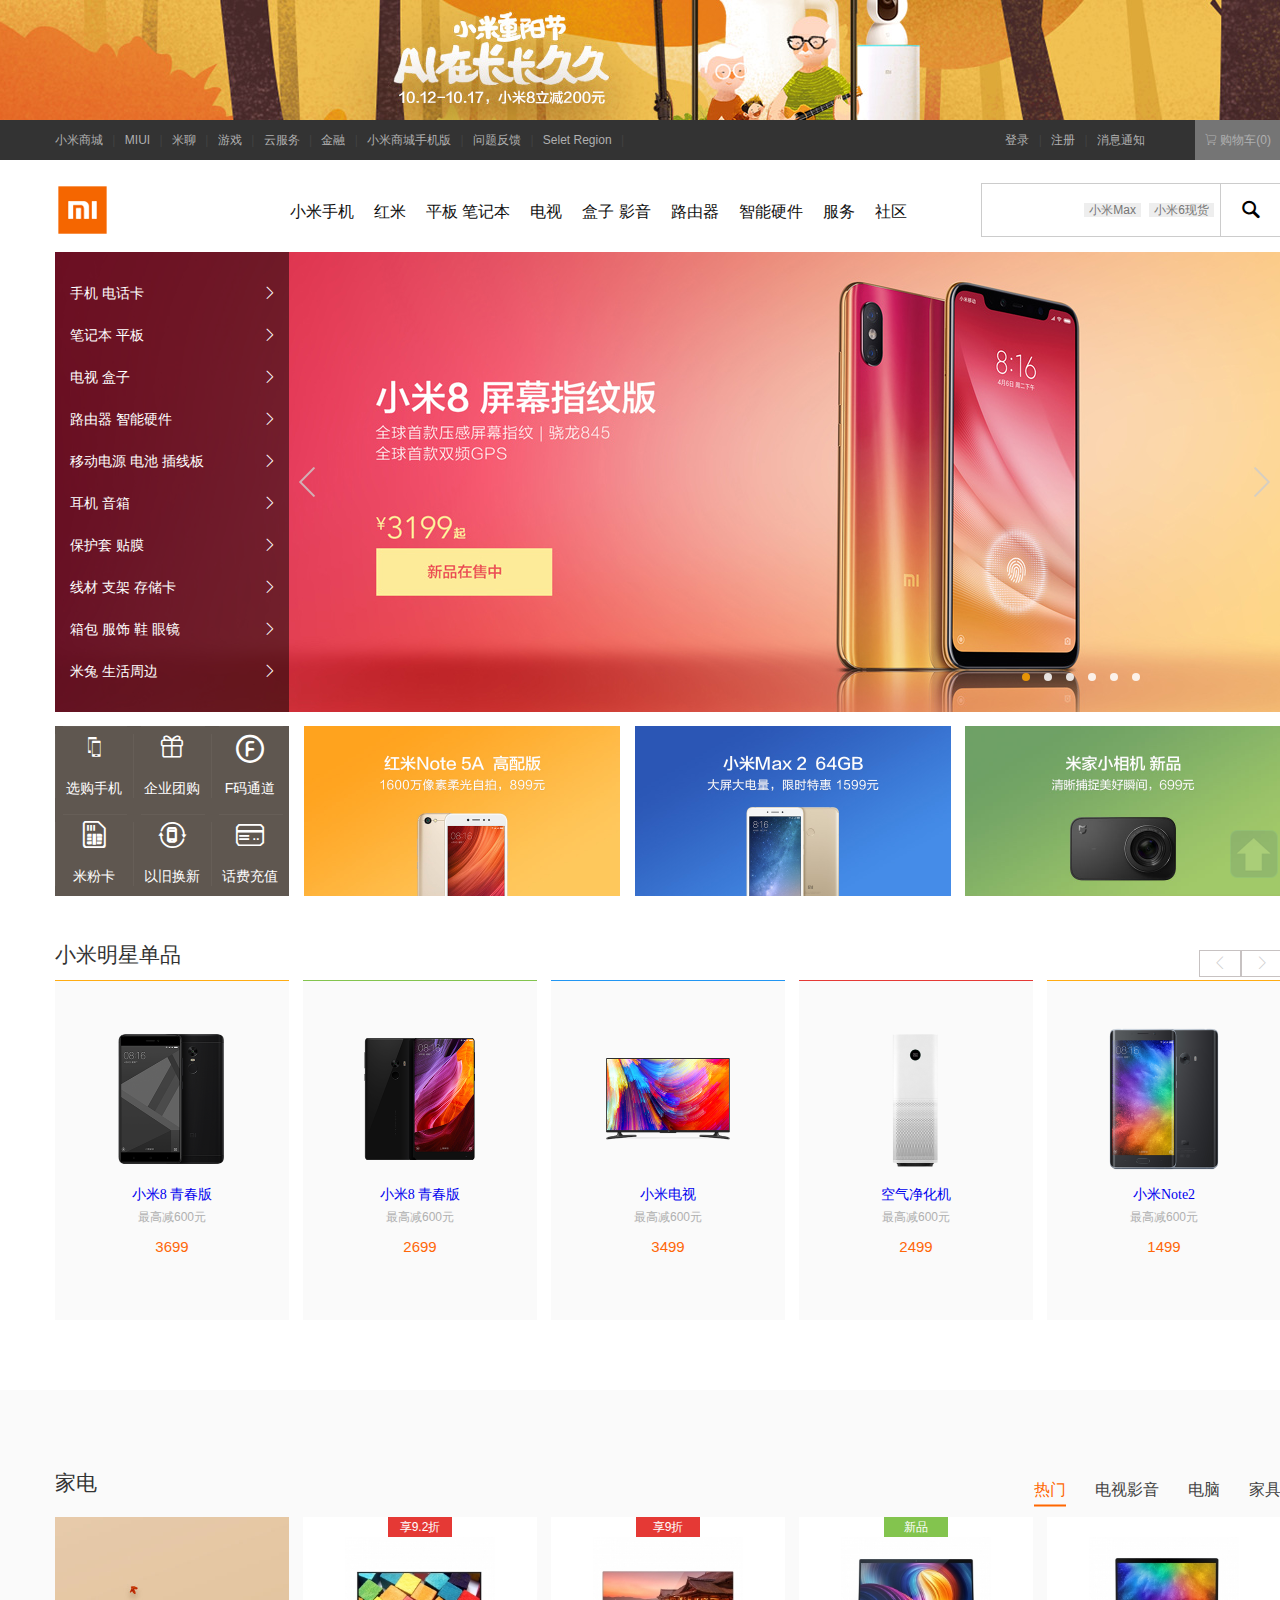
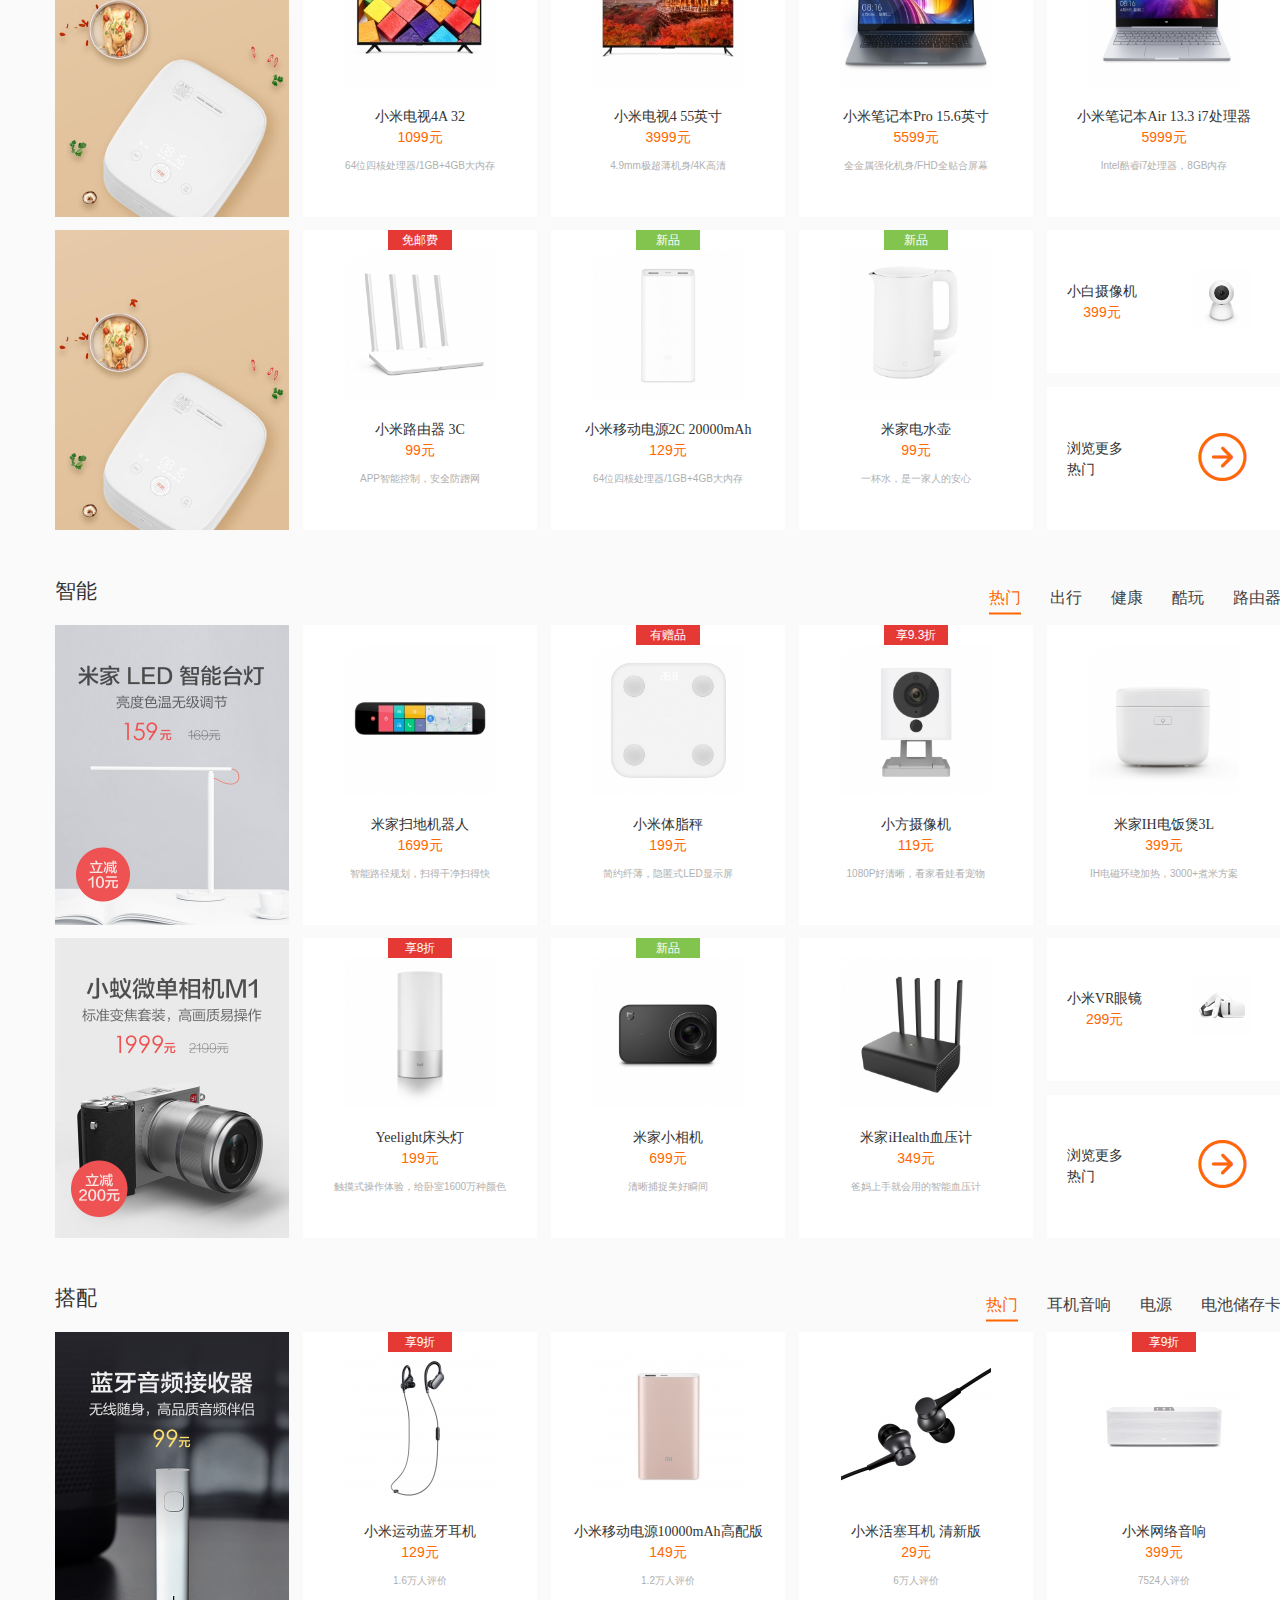
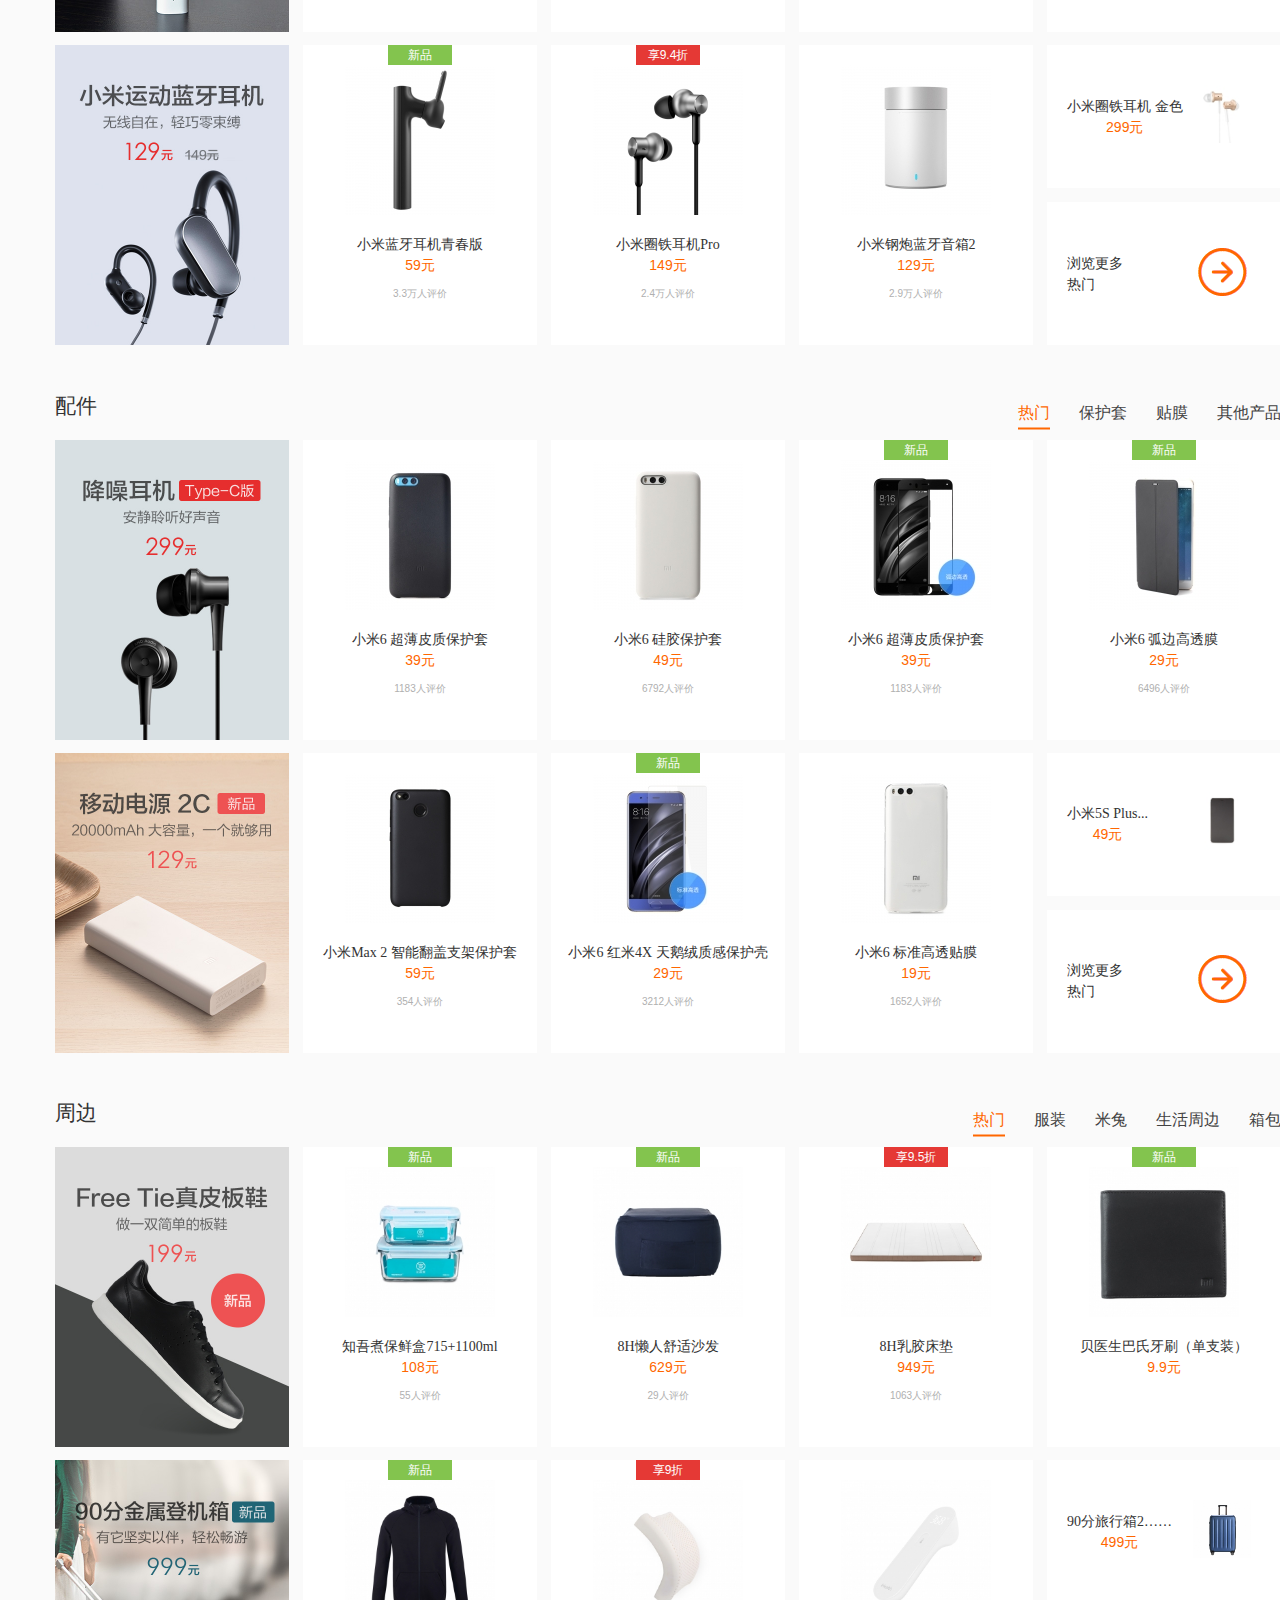
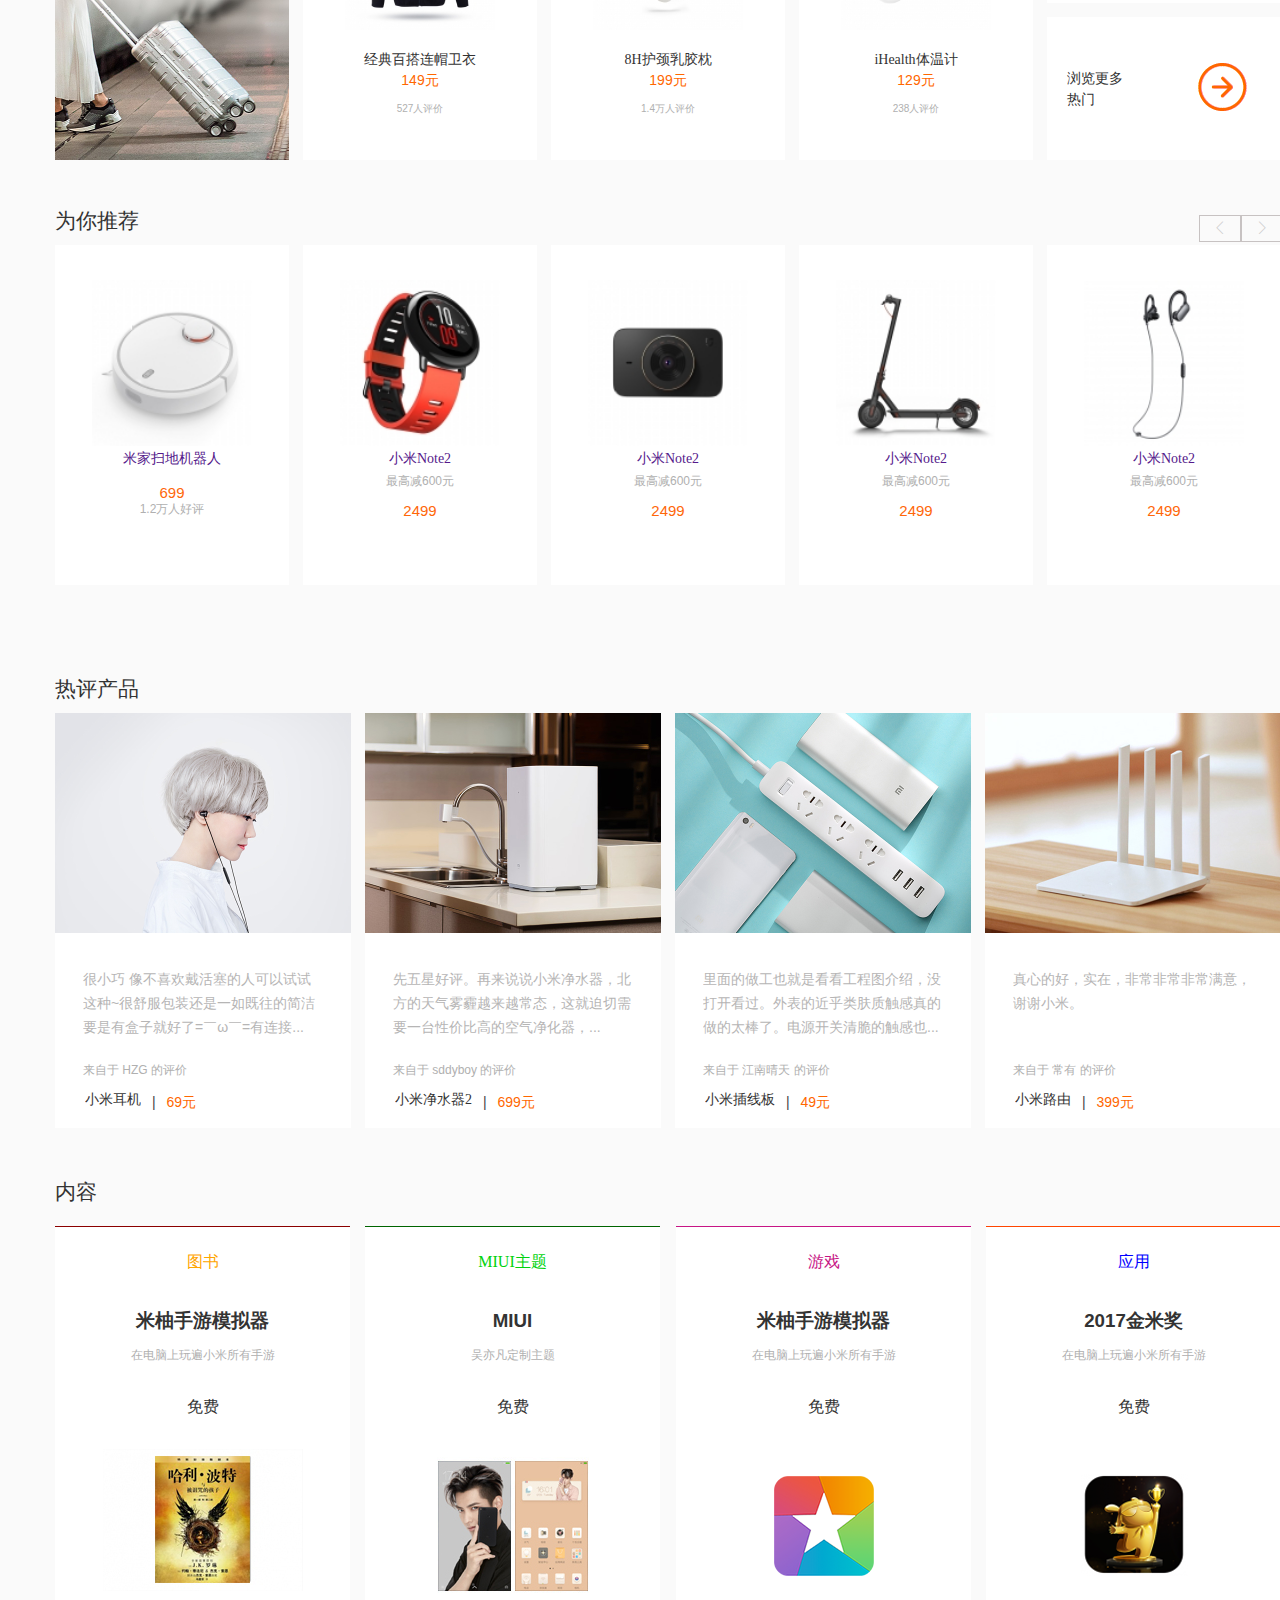
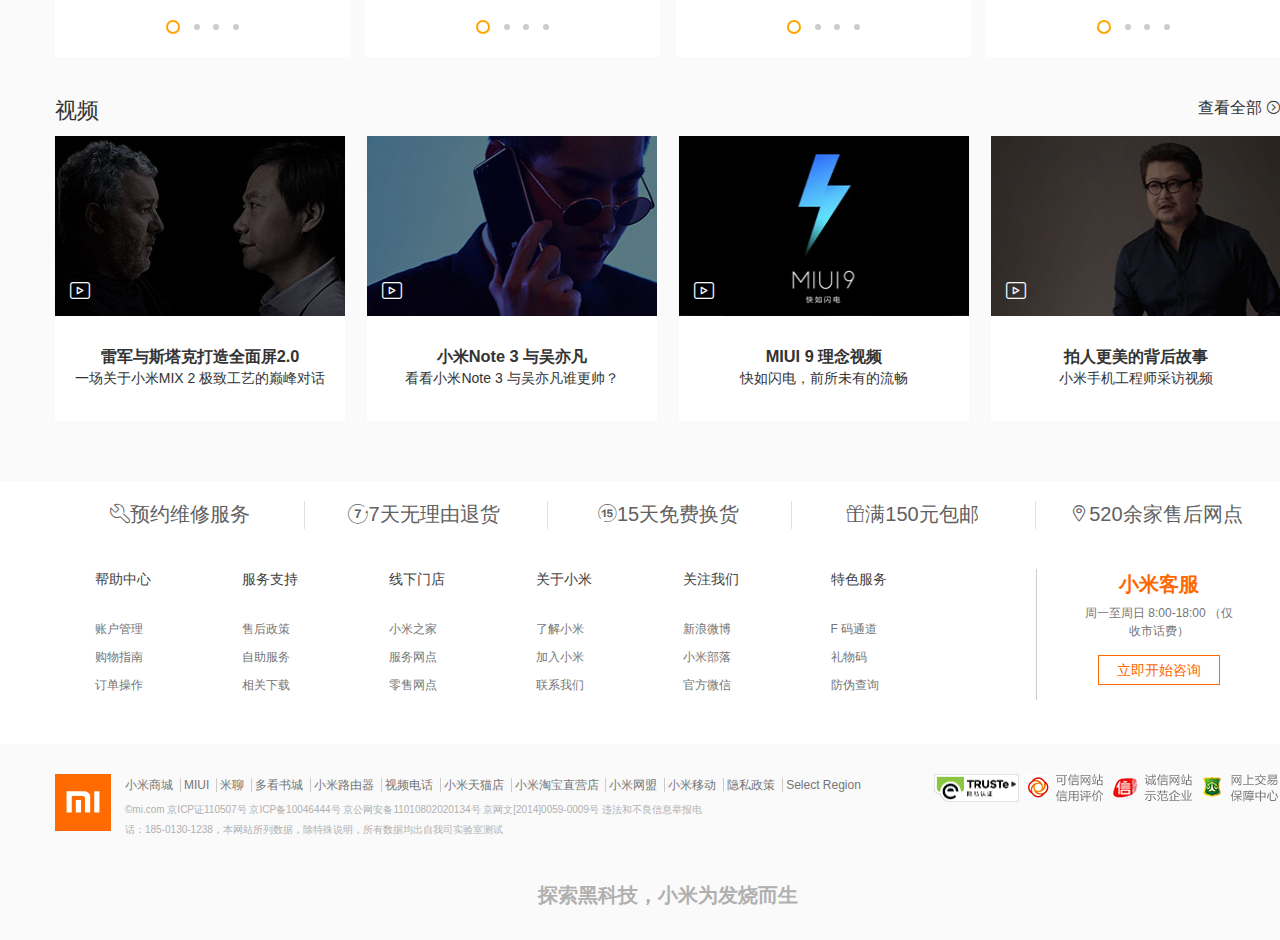
==== commit 19638c41: "v5.1" ====
--- a/index.html
+++ b/index.html
@@ -1773,23 +1773,7 @@
 		<script type="text/javascript" src="js/function.js"></script>
 		<script type="text/javascript" src="js/carousel.js"></script>
 		<script type="text/javascript" src="js/back.js"></script>
-		<script type="text/javascript">
-			var cookie = new OperationCookie();
-			var username = cookie.getItem('username');
-			if(username) {
-				var user = document.querySelector('.navbar-user>a');
-				var reg = document.querySelector('.reg')
-				user.href = '#';
-				user.innerHTML = '欢迎您：' + username;
-				reg.href = '#';
-				reg.innerHTML = '退出';
-				reg.onclick = function() {
-					document.cookie = `username='${username};max-age=0'`;
-					location.href = 'index.html';
-				}
-
-			}
-		</script>
+		
 	</body>
 
 </html>--- a/css/index.css
+++ b/css/index.css
@@ -1,6 +1,5 @@
 
 
-/***********************************顶部样式****************************************/
 .top-header{
 	width: 100%;
 	height: 160px;
@@ -13,7 +12,6 @@
 	cursor: pointer;
 	background: url('../images/cms_15057116418636_OmMkc.jpg') no-repeat center;
 }
-/************************************阿里矢量图*********************************/
 @font-face {
     font-family: 'iconfont';
     src: url('../iconfont/iconfont.eot');
@@ -30,7 +28,7 @@
     -moz-osx-font-smoothing: grayscale;
 }
 
-/************************************顶部导航栏样式*********************************/
+
 .top-navbar{
 	position: relative;
     z-index: 30;
@@ -120,12 +118,11 @@
 	background: #757575;
 }
 
-/***********************************内容部分样式****************************************/
+
 .wraper{
 	width: 100%;
 }
 
-/***********************************banner头部样式*************************************/
 .site-header {
 	position: relative;
 }
@@ -604,7 +601,6 @@
 	display: flex;
 	margin-bottom: 26px;
 	display: -webkit-flex;
-
 	justify-content: space-between;
 	position: relative;
 }
